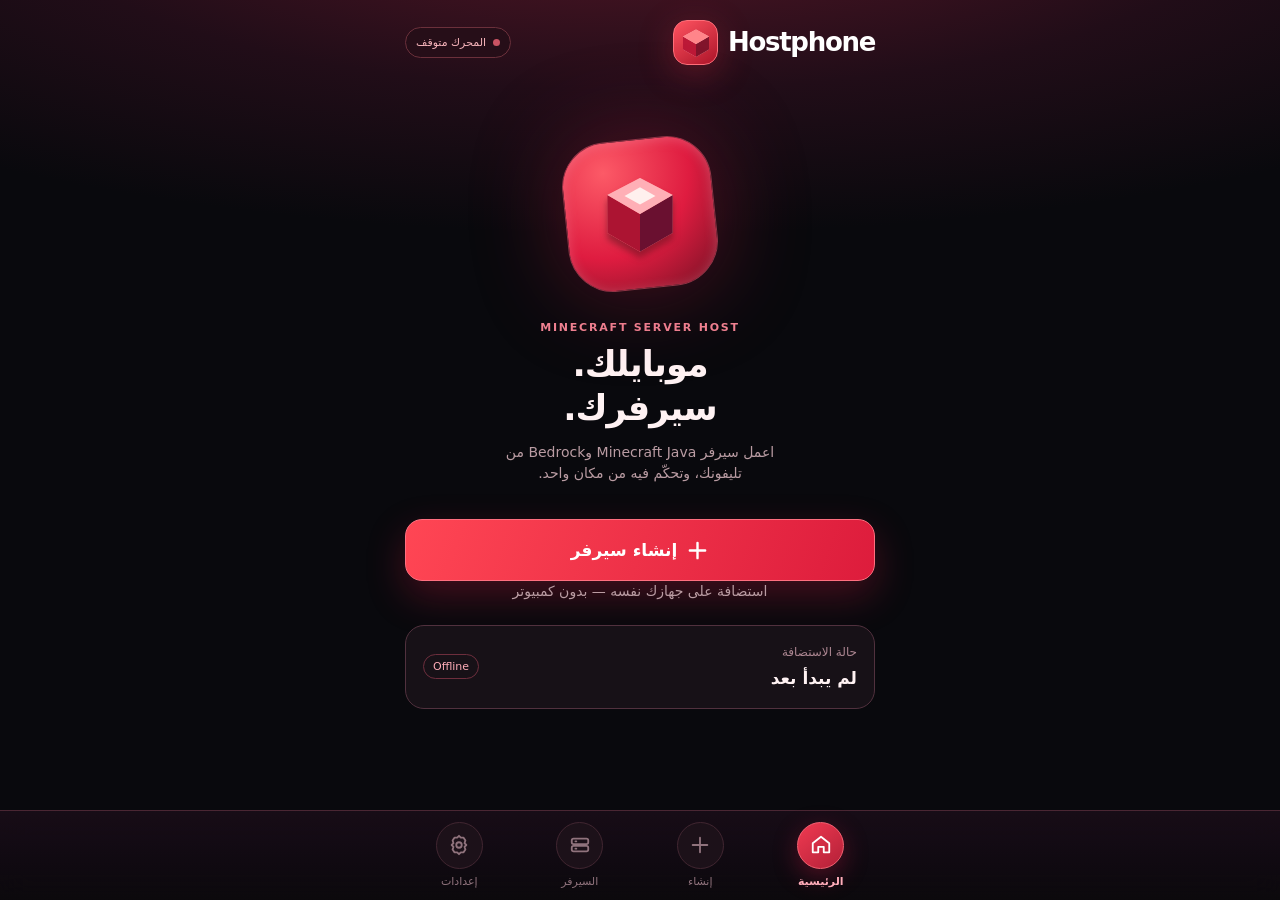
==== android/app/src/main/assets/launcher.html @ a3495780 "Hostphone 1.1: red portrait UI, server creation wizard, versions & bottom navigation" ====
<!doctype html><html lang="ar" dir="rtl"><head><meta charset="utf-8"><meta name="viewport" content="width=device-width,initial-scale=1,user-scalable=no,viewport-fit=cover"><title>Hostphone</title>
<style>
:root{color-scheme:dark;--bg:#09090d;--panel:#151116;--edge:#352129;--red:#ef3046;--red2:#a9172d;--ink:#fff2f3;--muted:#ba9ca3;--radius:22px}*{box-sizing:border-box}html,body{height:100%;margin:0}body{font:15px/1.55 system-ui,'Noto Sans Arabic',Arial,sans-serif;background:radial-gradient(ellipse 85% 38% at 50% -12%,#5b1728 0%,#210d18 58%,#09090d 100%);color:var(--ink)}button,input,select{font:inherit}button{cursor:pointer}button:disabled{opacity:.4}.app{max-width:510px;min-height:100dvh;margin:auto;position:relative;padding:calc(env(safe-area-inset-top) + 20px) 20px calc(113px + env(safe-area-inset-bottom))}.top{display:flex;align-items:center;justify-content:space-between;gap:12px}.logo{display:flex;align-items:center;gap:10px;direction:ltr}.cube{height:45px;width:45px;background:linear-gradient(145deg,#ff5360,#ad152a);border:1px solid #fe6f7a;border-radius:14px;box-shadow:0 8px 35px #ef30464c;display:grid;place-items:center}.cube svg{width:30px}.brand{font-size:26px;letter-spacing:-1.3px;font-weight:900;color:#fff}.mini{display:flex;align-items:center;gap:7px;color:#f8b5bc;border:1px solid #6b303b;border-radius:20px;padding:6px 10px;background:#260e18;font-size:11px;white-space:nowrap}.mini::before{content:'';width:7px;height:7px;background:#ca5363;border-radius:50%}.mini.on::before{background:#4ce8a6}.eyebrow{font-size:11px;font-weight:900;letter-spacing:1.8px;color:#f18493;margin:0 0 7px}.welcome{padding-top:74px;text-align:center}.orb{width:150px;height:150px;margin:0 auto 30px;border:1px solid #933346;background:radial-gradient(circle at 28% 20%,#fc5a67,#df1c40 54%,#761225);box-shadow:0 0 90px #bd1b4066, inset 0 2px 12px #ffbecb4a;border-radius:45px;display:grid;place-items:center;transform:rotate(-6deg)}.orb svg{width:86px;transform:rotate(6deg);filter:drop-shadow(0 6px 3px #5f142088)}.welcome h1{font-size:35px;margin:0 0 11px;line-height:1.25;font-weight:900;letter-spacing:-1px}.welcome p{color:var(--muted);font-size:14px;margin:0 auto;max-width:300px}.cta{display:flex;align-items:center;justify-content:center;gap:9px;background:linear-gradient(110deg,#ff4654,#dd1c3c);border:1px solid #ff6f80;border-radius:17px;padding:17px;width:100%;font-weight:900;font-size:17px;color:white;box-shadow:0 15px 38px #b8173c55;min-height:58px}.cta:active,.secondary:active{transform:scale(.98)}.cta.big{margin-top:34px}.cta svg{width:23px}.secondary{display:block;background:#251921;color:#ffe7eb;border:1px solid #54323d;border-radius:15px;padding:12px 18px;min-height:48px;width:100%;font-weight:800}.subtle{margin-top:14px;color:#92747e;font-size:12px}.card{background:linear-gradient(140deg,#21131c,#130f15);border:1px solid var(--edge);padding:17px;border-radius:22px;margin:16px 0}.card h3{margin:0 0 11px;font-size:17px}.field{margin:17px 0}.field label{display:block;font-weight:850;margin:0 0 8px;font-size:13px}.field input:not([type=checkbox]),.field select{width:100%;min-height:50px;background:#0e0d12;color:#fff;border:1px solid #51303b;border-radius:12px;padding:11px 13px;outline:none;appearance:none}.field select{background-image:linear-gradient(45deg, transparent 50%,#ed677a 50%),linear-gradient(135deg,#ed677a 50%,transparent 50%);background-position:17px 21px,11px 21px;background-size:6px 6px,6px 6px;background-repeat:no-repeat}.kicker{color:#f26c7e;font-size:12px;font-weight:900;margin-top:26px}.page-title{font-size:29px;margin:3px 0 4px}.desc{color:var(--muted);font-size:13px;margin:0 0 25px}.software-grid{display:grid;grid-template-columns:1fr 1fr;gap:10px}.sw{background:#171017;border:1px solid #42303a;border-radius:17px;padding:15px 12px;text-align:right;min-height:95px;color:white}.sw strong,.sw small{display:block}.sw strong{font-size:17px}.sw small{color:#b99ba5;font-size:11px;margin-top:4px}.sw.active{border:2px solid #ff4058;background:linear-gradient(130deg,#4b1325,#210f18);box-shadow:0 0 30px #d8204130}.sw.locked{opacity:.5}.hint{background:#29171e;border-right:3px solid var(--red);padding:12px;border-radius:11px;color:#e8b8c2;font-size:12px;line-height:1.8;margin:15px 0}.row{display:flex;align-items:center;justify-content:space-between;gap:12px}.status-card{margin-top:22px;padding:17px;border-radius:19px;background:#171117;border:1px solid #51313e}.label{color:#ad8792;font-size:12px}.status-value{font-size:17px;font-weight:900;margin-top:3px}.muted{color:var(--muted);font-size:12px}.dock{position:fixed;bottom:0;left:0;right:0;z-index:10;background:linear-gradient(0deg,#0c090ddf,#190d18ef);backdrop-filter:blur(15px);border-top:1px solid #4a2633;padding:10px 0 calc(9px + env(safe-area-inset-bottom))}.dock-inner{margin:auto;max-width:480px;display:flex;justify-content:space-around;gap:2px}.navitem{border:0;background:transparent;color:#90737d;display:flex;flex-direction:column;align-items:center;gap:4px;min-width:65px;font-size:11px}.navicon{width:47px;height:47px;border:1px solid #412631;background:#1c1119;border-radius:50%;display:grid;place-items:center}.navitem svg{width:22px;height:22px;stroke:currentColor;fill:none;stroke-width:2;stroke-linecap:round;stroke-linejoin:round}.navitem.active{color:#ffadba;font-weight:800}.navitem.active .navicon{color:white;background:linear-gradient(140deg,#f03a51,#b32038);border-color:#f86273;box-shadow:0 8px 25px #ba193e60}.screen{display:none}.screen.active{display:block}.step{display:flex;gap:10px;align-items:flex-start;margin:12px 0;color:#dcc6cc}.num{width:27px;height:27px;flex:none;border-radius:50%;background:#a8273b;color:white;display:grid;place-items:center;font-weight:900}.step small{display:block;color:#9f8890;margin-top:3px}.action-row{display:grid;grid-template-columns:1fr 1fr;gap:10px;margin:12px 0}.action-row button{min-height:52px}.tag{display:inline-flex;border:1px solid #6d2e3d;color:#ffadb8;border-radius:22px;padding:3px 9px;font-size:11px}.noshow{display:none!important}
</style></head><body><div class="app">
<div class="top"><div class="logo"><div class="cube"><svg viewBox="0 0 60 60"><path d="M30 3 56 17v26L30 58 4 43V17z" fill="#ffb1b6"/><path d="M4 17 30 32v26L4 43Z" fill="#bc1937"/><path d="M30 32 56 17v26L30 58Z" fill="#81142b"/><path d="M4 17 30 3l26 14-26 15Z" fill="#ff858a"/></svg></div><span class="brand">Hostphone</span></div><span class="mini" id="status">المحرك متوقف</span></div>
<section id="home" class="screen active"><div class="welcome"><div class="orb"><svg viewBox="0 0 100 100"><path d="M50 8 88 28v44L50 94 12 72V28Z" fill="#ff8088"/><path d="m12 28 38 22v44L12 72Z" fill="#ac1432"/><path d="m50 50 38-22v44L50 94Z" fill="#6a1030"/><path d="M12 28 50 8l38 20-38 22Z" fill="#ffafb6"/><path d="m32 29 18-10 18 10-18 10Z" fill="#fff0ee"/></svg></div><div class="eyebrow">MINECRAFT SERVER HOST</div><h1>موبايلك.<br>سيرفرك.</h1><p>اعمل سيرفر Minecraft Java وBedrock من تليفونك، وتحكّم فيه من مكان واحد.</p><button class="cta big" onclick="show('create')"><svg viewBox="0 0 24 24" fill="none" stroke="white" stroke-width="2.5" stroke-linecap="round"><path d="M12 4v16M4 12h16"/></svg>إنشاء سيرفر</button><p class="subtle">استضافة على جهازك نفسه — بدون كمبيوتر</p></div><div class="status-card row"><div><div class="label">حالة الاستضافة</div><div class="status-value" id="summary">لم يبدأ بعد</div></div><span class="tag" id="smallState">Offline</span></div></section>
<section id="create" class="screen"><div class="kicker">CREATE SERVER / 01</div><h1 class="page-title">إنشاء سيرفر</h1><p class="desc">اختار الإعدادات، وبعدها هنجهّز المحرك ونثبّت السيرفر على تليفونك.</p><div class="field"><label for="serverName">اسم السيرفر</label><input id="serverName" maxlength="40" placeholder="سيرفري" value="Hostphone Server"></div><div class="field"><label for="edition">النسخة اللي هيدخل منها أصحابك</label><select id="edition"><option value="cross">Java + Bedrock مع بعض (Geyser)</option><option value="java">Java فقط</option><option value="bedrock">Bedrock عبر Geyser</option></select></div><div class="field"><label for="version">إصدار Minecraft Java الأساسي</label><select id="version"><option>26.3</option><option>1.21.11</option><option>1.21.10</option><option>1.21.8</option><option>1.21.4</option><option>1.20.6</option></select><div class="muted" style="margin-top:7px">حتى لو اخترت Bedrock، العالم الأساسي Java وGeyser بيربط النسختين.</div></div><div class="field"><label>نوع السيرفر</label><div class="software-grid"><button id="sw-paper" class="sw active" onclick="selectSw('paper')"><strong>Paper</strong><small>Plugins • خفيف وسريع</small></button><button id="sw-fabric" class="sw" onclick="selectSw('fabric')"><strong>Fabric</strong><small>Mods • تخصيص</small></button><button class="sw locked" disabled title="غير مدعوم في النسخة الحالية"><strong>Forge 🔒</strong><small>قريبًا، مش متاح حاليًا</small></button><button class="sw locked" disabled title="غير مدعوم في النسخة الحالية"><strong>Folia 🔒</strong><small>قريبًا، مش متاح حاليًا</small></button></div></div><div class="hint">اختار Paper للـPlugins أو Fabric للمودات. Forge وFolia مش متفعلين دلوقتي؛ مش هنقول إنهم شغالين وهما لسه مش مجرَّبين.</div><button class="cta" onclick="createServer()">متابعة إنشاء السيرفر ←</button></section>
<section id="hosts" class="screen"><div class="kicker">YOUR SERVER</div><h1 class="page-title">سيرفري</h1><p class="desc">إدارة السيرفر الفعلي على الموبايل.</p><div class="card"><div class="row"><div><div class="label">Minecraft Server</div><h3 style="margin:3px 0" id="hostName">Hostphone Server</h3></div><span class="tag" id="hostState">متوقف</span></div><p class="muted" id="hostMeta">Paper • Java + Bedrock</p><button class="cta" onclick="openManagement()">افتح إدارة السيرفر</button></div><button class="secondary" onclick="show('create')">+ إنشاء / تغيير نوع السيرفر</button></section>
<section id="setup" class="screen"><div class="kicker">SET UP HOST ENGINE</div><h1 class="page-title">جهّز استضافة الموبايل</h1><p class="desc">دي خطوة أول مرة بس: محرك السيرفر شغال في Termux على نفس الجهاز، والتطبيق بيتحكّم فيه.</p><div class="card"><div class="step"><span class="num">1</span><div><b>حمّل Termux وافتحه</b><small>المحرك المحلي لتشغيل Java على أندرويد</small></div></div><div class="action-row"><button class="secondary" onclick="PhoneCraft.termux()">تحميل Termux</button><button class="secondary" onclick="PhoneCraft.openTermux()">فتح Termux</button></div><div class="step"><span class="num">2</span><div><b>فعّل الربط</b><small>انسخ الأمر وشغّله في Termux مرة واحدة</small></div></div><button class="secondary" onclick="PhoneCraft.copySetup()">نسخ أمر تفعيل Termux</button><div class="step"><span class="num">3</span><div><b>امنح الإذن وثبّت المحرك</b><small>التثبيت بيحتاج إنترنت وقد ياخد وقت حسب سرعة الجهاز</small></div></div><div class="action-row"><button class="secondary" onclick="PhoneCraft.permission()">طلب الإذن</button><button class="secondary" onclick="PhoneCraft.appSettings()">الأذونات</button></div><div class="action-row"><button class="cta" onclick="PhoneCraft.install()">تثبيت المحرك</button><button class="cta" onclick="PhoneCraft.start()">تشغيل المحرك</button></div></div><button class="cta" onclick="continueCreate()">المحرك شغّال؟ كمّل إنشاء السيرفر ←</button><p class="muted">لو السيرفر لسه مش متصل، شوف رسالة الخطأ في Termux أو جرّب «تشغيل المحرك» بعد انتهاء التثبيت.</p></section>
<nav class="dock" aria-label="القائمة الرئيسية"><div class="dock-inner"><button class="navitem active" data-nav="home" onclick="show('home')"><span class="navicon"><svg viewBox="0 0 24 24"><path d="m3 10 9-7 9 7v10h-6v-6H9v6H3z"/></svg></span>الرئيسية</button><button class="navitem" data-nav="create" onclick="show('create')"><span class="navicon"><svg viewBox="0 0 24 24"><path d="M12 4v16M4 12h16"/></svg></span>إنشاء</button><button class="navitem" data-nav="hosts" onclick="show('hosts')"><span class="navicon"><svg viewBox="0 0 24 24"><rect x="3" y="5" width="18" height="6" rx="2"/><rect x="3" y="13" width="18" height="6" rx="2"/><path d="M7 8h1m-1 8h1"/></svg></span>السيرفر</button><button class="navitem" data-nav="setup" onclick="show('setup')"><span class="navicon"><svg viewBox="0 0 24 24"><circle cx="12" cy="12" r="3"/><path d="m12 2 2 2h3l2 3-1 3 2 2-2 2 1 3-2 3h-3l-2 2-2-2H7l-2-3 1-3-2-2 2-2-1-3 2-3h3z"/></svg></span>إعدادات</button></div></nav></div>
<script>
const q=id=>document.getElementById(id);let mode='paper',online=false,serverStatus=null;
function show(name){document.querySelectorAll('.screen').forEach(e=>e.classList.toggle('active',e.id===name));document.querySelectorAll('.navitem').forEach(e=>e.classList.toggle('active',e.dataset.nav===name));window.scrollTo(0,0)}
function selectSw(name){mode=name;q('sw-paper').classList.toggle('active',name==='paper');q('sw-fabric').classList.toggle('active',name==='fabric')}
function createServer(){const version=q('version').value,name=q('serverName').value.trim();if(!name){alert('اكتب اسم السيرفر');return}localStorage.setItem('hostphone-config',JSON.stringify({mode,version,name,edition:q('edition').value})); if(online){PhoneCraft.openCreate(mode,version,name)}else{show('setup')}}
function continueCreate(){if(online){let cfg=JSON.parse(localStorage.getItem('hostphone-config')||'{}');PhoneCraft.openCreate(cfg.mode||mode,cfg.version||q('version').value,cfg.name||q('serverName').value)}else{PhoneCraft.refresh();alert('لازم تشغّل المحرك في Termux الأول. بعد التشغيل جرّب تاني.')}}
function openManagement(){if(online)PhoneCraft.showPanel();else show('setup')}
window.setPhoneCraftStatus=function(data){online=!!data.available;serverStatus=data;q('status').classList.toggle('on',online);q('status').textContent=!online?'المحرك متوقف':data.running?'السيرفر شغال':'المحرك جاهز';q('summary').textContent=!online?'جهّز المحرك أول مرة':data.running?'السيرفر شغال على الموبايل':data.installed?'السيرفر متثبت':'جاهز لإنشاء السيرفر';q('smallState').textContent=!online?'Offline':data.running?'Online':data.installed?'Installed':'Ready';if(online&&data.config){q('hostName').textContent=data.config.server_name||'Hostphone Server';q('hostMeta').textContent=(data.config.mode||'paper')+' • '+(data.config.version||'26.3')+' • Java + Bedrock';q('hostState').textContent=data.running?'شغال':data.installed?'متوقف':'لسه ما اتثبتش';}};
try{const c=JSON.parse(localStorage.getItem('hostphone-config')||'{}');if(c.mode)selectSw(c.mode);if(c.version)q('version').value=c.version;if(c.name)q('serverName').value=c.name;if(c.edition)q('edition').value=c.edition}catch(e){}
PhoneCraft.refresh();
</script></body></html>
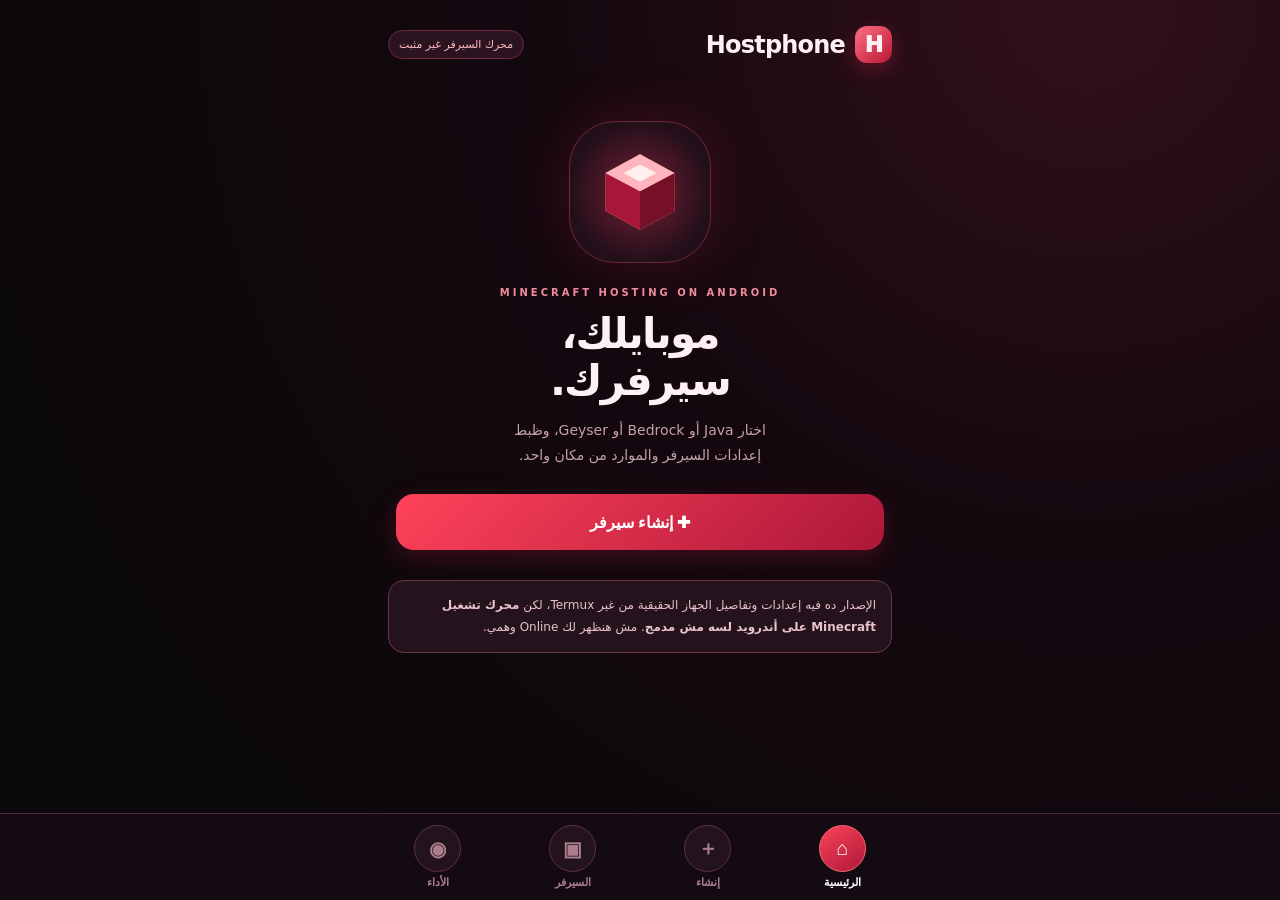
==== commit 98b0eada: "Hostphone 1.2: native telemetry, Java/Bedrock/Geyser-only UI, remove external Termux dependency" ====
--- a/android/app/src/main/assets/launcher.html
+++ b/android/app/src/main/assets/launcher.html
@@ -1,21 +1,23 @@
-<!doctype html><html lang="ar" dir="rtl"><head><meta charset="utf-8"><meta name="viewport" content="width=device-width,initial-scale=1,user-scalable=no,viewport-fit=cover"><title>Hostphone</title>
+<!doctype html><html lang="ar" dir="rtl"><head><meta charset="utf-8"><meta name="viewport" content="width=device-width, initial-scale=1, minimum-scale=1, maximum-scale=1, viewport-fit=cover"><meta name="theme-color" content="#12080d"><title>Hostphone</title>
 <style>
-:root{color-scheme:dark;--bg:#09090d;--panel:#151116;--edge:#352129;--red:#ef3046;--red2:#a9172d;--ink:#fff2f3;--muted:#ba9ca3;--radius:22px}*{box-sizing:border-box}html,body{height:100%;margin:0}body{font:15px/1.55 system-ui,'Noto Sans Arabic',Arial,sans-serif;background:radial-gradient(ellipse 85% 38% at 50% -12%,#5b1728 0%,#210d18 58%,#09090d 100%);color:var(--ink)}button,input,select{font:inherit}button{cursor:pointer}button:disabled{opacity:.4}.app{max-width:510px;min-height:100dvh;margin:auto;position:relative;padding:calc(env(safe-area-inset-top) + 20px) 20px calc(113px + env(safe-area-inset-bottom))}.top{display:flex;align-items:center;justify-content:space-between;gap:12px}.logo{display:flex;align-items:center;gap:10px;direction:ltr}.cube{height:45px;width:45px;background:linear-gradient(145deg,#ff5360,#ad152a);border:1px solid #fe6f7a;border-radius:14px;box-shadow:0 8px 35px #ef30464c;display:grid;place-items:center}.cube svg{width:30px}.brand{font-size:26px;letter-spacing:-1.3px;font-weight:900;color:#fff}.mini{display:flex;align-items:center;gap:7px;color:#f8b5bc;border:1px solid #6b303b;border-radius:20px;padding:6px 10px;background:#260e18;font-size:11px;white-space:nowrap}.mini::before{content:'';width:7px;height:7px;background:#ca5363;border-radius:50%}.mini.on::before{background:#4ce8a6}.eyebrow{font-size:11px;font-weight:900;letter-spacing:1.8px;color:#f18493;margin:0 0 7px}.welcome{padding-top:74px;text-align:center}.orb{width:150px;height:150px;margin:0 auto 30px;border:1px solid #933346;background:radial-gradient(circle at 28% 20%,#fc5a67,#df1c40 54%,#761225);box-shadow:0 0 90px #bd1b4066, inset 0 2px 12px #ffbecb4a;border-radius:45px;display:grid;place-items:center;transform:rotate(-6deg)}.orb svg{width:86px;transform:rotate(6deg);filter:drop-shadow(0 6px 3px #5f142088)}.welcome h1{font-size:35px;margin:0 0 11px;line-height:1.25;font-weight:900;letter-spacing:-1px}.welcome p{color:var(--muted);font-size:14px;margin:0 auto;max-width:300px}.cta{display:flex;align-items:center;justify-content:center;gap:9px;background:linear-gradient(110deg,#ff4654,#dd1c3c);border:1px solid #ff6f80;border-radius:17px;padding:17px;width:100%;font-weight:900;font-size:17px;color:white;box-shadow:0 15px 38px #b8173c55;min-height:58px}.cta:active,.secondary:active{transform:scale(.98)}.cta.big{margin-top:34px}.cta svg{width:23px}.secondary{display:block;background:#251921;color:#ffe7eb;border:1px solid #54323d;border-radius:15px;padding:12px 18px;min-height:48px;width:100%;font-weight:800}.subtle{margin-top:14px;color:#92747e;font-size:12px}.card{background:linear-gradient(140deg,#21131c,#130f15);border:1px solid var(--edge);padding:17px;border-radius:22px;margin:16px 0}.card h3{margin:0 0 11px;font-size:17px}.field{margin:17px 0}.field label{display:block;font-weight:850;margin:0 0 8px;font-size:13px}.field input:not([type=checkbox]),.field select{width:100%;min-height:50px;background:#0e0d12;color:#fff;border:1px solid #51303b;border-radius:12px;padding:11px 13px;outline:none;appearance:none}.field select{background-image:linear-gradient(45deg, transparent 50%,#ed677a 50%),linear-gradient(135deg,#ed677a 50%,transparent 50%);background-position:17px 21px,11px 21px;background-size:6px 6px,6px 6px;background-repeat:no-repeat}.kicker{color:#f26c7e;font-size:12px;font-weight:900;margin-top:26px}.page-title{font-size:29px;margin:3px 0 4px}.desc{color:var(--muted);font-size:13px;margin:0 0 25px}.software-grid{display:grid;grid-template-columns:1fr 1fr;gap:10px}.sw{background:#171017;border:1px solid #42303a;border-radius:17px;padding:15px 12px;text-align:right;min-height:95px;color:white}.sw strong,.sw small{display:block}.sw strong{font-size:17px}.sw small{color:#b99ba5;font-size:11px;margin-top:4px}.sw.active{border:2px solid #ff4058;background:linear-gradient(130deg,#4b1325,#210f18);box-shadow:0 0 30px #d8204130}.sw.locked{opacity:.5}.hint{background:#29171e;border-right:3px solid var(--red);padding:12px;border-radius:11px;color:#e8b8c2;font-size:12px;line-height:1.8;margin:15px 0}.row{display:flex;align-items:center;justify-content:space-between;gap:12px}.status-card{margin-top:22px;padding:17px;border-radius:19px;background:#171117;border:1px solid #51313e}.label{color:#ad8792;font-size:12px}.status-value{font-size:17px;font-weight:900;margin-top:3px}.muted{color:var(--muted);font-size:12px}.dock{position:fixed;bottom:0;left:0;right:0;z-index:10;background:linear-gradient(0deg,#0c090ddf,#190d18ef);backdrop-filter:blur(15px);border-top:1px solid #4a2633;padding:10px 0 calc(9px + env(safe-area-inset-bottom))}.dock-inner{margin:auto;max-width:480px;display:flex;justify-content:space-around;gap:2px}.navitem{border:0;background:transparent;color:#90737d;display:flex;flex-direction:column;align-items:center;gap:4px;min-width:65px;font-size:11px}.navicon{width:47px;height:47px;border:1px solid #412631;background:#1c1119;border-radius:50%;display:grid;place-items:center}.navitem svg{width:22px;height:22px;stroke:currentColor;fill:none;stroke-width:2;stroke-linecap:round;stroke-linejoin:round}.navitem.active{color:#ffadba;font-weight:800}.navitem.active .navicon{color:white;background:linear-gradient(140deg,#f03a51,#b32038);border-color:#f86273;box-shadow:0 8px 25px #ba193e60}.screen{display:none}.screen.active{display:block}.step{display:flex;gap:10px;align-items:flex-start;margin:12px 0;color:#dcc6cc}.num{width:27px;height:27px;flex:none;border-radius:50%;background:#a8273b;color:white;display:grid;place-items:center;font-weight:900}.step small{display:block;color:#9f8890;margin-top:3px}.action-row{display:grid;grid-template-columns:1fr 1fr;gap:10px;margin:12px 0}.action-row button{min-height:52px}.tag{display:inline-flex;border:1px solid #6d2e3d;color:#ffadb8;border-radius:22px;padding:3px 9px;font-size:11px}.noshow{display:none!important}
-</style></head><body><div class="app">
-<div class="top"><div class="logo"><div class="cube"><svg viewBox="0 0 60 60"><path d="M30 3 56 17v26L30 58 4 43V17z" fill="#ffb1b6"/><path d="M4 17 30 32v26L4 43Z" fill="#bc1937"/><path d="M30 32 56 17v26L30 58Z" fill="#81142b"/><path d="M4 17 30 3l26 14-26 15Z" fill="#ff858a"/></svg></div><span class="brand">Hostphone</span></div><span class="mini" id="status">المحرك متوقف</span></div>
-<section id="home" class="screen active"><div class="welcome"><div class="orb"><svg viewBox="0 0 100 100"><path d="M50 8 88 28v44L50 94 12 72V28Z" fill="#ff8088"/><path d="m12 28 38 22v44L12 72Z" fill="#ac1432"/><path d="m50 50 38-22v44L50 94Z" fill="#6a1030"/><path d="M12 28 50 8l38 20-38 22Z" fill="#ffafb6"/><path d="m32 29 18-10 18 10-18 10Z" fill="#fff0ee"/></svg></div><div class="eyebrow">MINECRAFT SERVER HOST</div><h1>موبايلك.<br>سيرفرك.</h1><p>اعمل سيرفر Minecraft Java وBedrock من تليفونك، وتحكّم فيه من مكان واحد.</p><button class="cta big" onclick="show('create')"><svg viewBox="0 0 24 24" fill="none" stroke="white" stroke-width="2.5" stroke-linecap="round"><path d="M12 4v16M4 12h16"/></svg>إنشاء سيرفر</button><p class="subtle">استضافة على جهازك نفسه — بدون كمبيوتر</p></div><div class="status-card row"><div><div class="label">حالة الاستضافة</div><div class="status-value" id="summary">لم يبدأ بعد</div></div><span class="tag" id="smallState">Offline</span></div></section>
-<section id="create" class="screen"><div class="kicker">CREATE SERVER / 01</div><h1 class="page-title">إنشاء سيرفر</h1><p class="desc">اختار الإعدادات، وبعدها هنجهّز المحرك ونثبّت السيرفر على تليفونك.</p><div class="field"><label for="serverName">اسم السيرفر</label><input id="serverName" maxlength="40" placeholder="سيرفري" value="Hostphone Server"></div><div class="field"><label for="edition">النسخة اللي هيدخل منها أصحابك</label><select id="edition"><option value="cross">Java + Bedrock مع بعض (Geyser)</option><option value="java">Java فقط</option><option value="bedrock">Bedrock عبر Geyser</option></select></div><div class="field"><label for="version">إصدار Minecraft Java الأساسي</label><select id="version"><option>26.3</option><option>1.21.11</option><option>1.21.10</option><option>1.21.8</option><option>1.21.4</option><option>1.20.6</option></select><div class="muted" style="margin-top:7px">حتى لو اخترت Bedrock، العالم الأساسي Java وGeyser بيربط النسختين.</div></div><div class="field"><label>نوع السيرفر</label><div class="software-grid"><button id="sw-paper" class="sw active" onclick="selectSw('paper')"><strong>Paper</strong><small>Plugins • خفيف وسريع</small></button><button id="sw-fabric" class="sw" onclick="selectSw('fabric')"><strong>Fabric</strong><small>Mods • تخصيص</small></button><button class="sw locked" disabled title="غير مدعوم في النسخة الحالية"><strong>Forge 🔒</strong><small>قريبًا، مش متاح حاليًا</small></button><button class="sw locked" disabled title="غير مدعوم في النسخة الحالية"><strong>Folia 🔒</strong><small>قريبًا، مش متاح حاليًا</small></button></div></div><div class="hint">اختار Paper للـPlugins أو Fabric للمودات. Forge وFolia مش متفعلين دلوقتي؛ مش هنقول إنهم شغالين وهما لسه مش مجرَّبين.</div><button class="cta" onclick="createServer()">متابعة إنشاء السيرفر ←</button></section>
-<section id="hosts" class="screen"><div class="kicker">YOUR SERVER</div><h1 class="page-title">سيرفري</h1><p class="desc">إدارة السيرفر الفعلي على الموبايل.</p><div class="card"><div class="row"><div><div class="label">Minecraft Server</div><h3 style="margin:3px 0" id="hostName">Hostphone Server</h3></div><span class="tag" id="hostState">متوقف</span></div><p class="muted" id="hostMeta">Paper • Java + Bedrock</p><button class="cta" onclick="openManagement()">افتح إدارة السيرفر</button></div><button class="secondary" onclick="show('create')">+ إنشاء / تغيير نوع السيرفر</button></section>
-<section id="setup" class="screen"><div class="kicker">SET UP HOST ENGINE</div><h1 class="page-title">جهّز استضافة الموبايل</h1><p class="desc">دي خطوة أول مرة بس: محرك السيرفر شغال في Termux على نفس الجهاز، والتطبيق بيتحكّم فيه.</p><div class="card"><div class="step"><span class="num">1</span><div><b>حمّل Termux وافتحه</b><small>المحرك المحلي لتشغيل Java على أندرويد</small></div></div><div class="action-row"><button class="secondary" onclick="PhoneCraft.termux()">تحميل Termux</button><button class="secondary" onclick="PhoneCraft.openTermux()">فتح Termux</button></div><div class="step"><span class="num">2</span><div><b>فعّل الربط</b><small>انسخ الأمر وشغّله في Termux مرة واحدة</small></div></div><button class="secondary" onclick="PhoneCraft.copySetup()">نسخ أمر تفعيل Termux</button><div class="step"><span class="num">3</span><div><b>امنح الإذن وثبّت المحرك</b><small>التثبيت بيحتاج إنترنت وقد ياخد وقت حسب سرعة الجهاز</small></div></div><div class="action-row"><button class="secondary" onclick="PhoneCraft.permission()">طلب الإذن</button><button class="secondary" onclick="PhoneCraft.appSettings()">الأذونات</button></div><div class="action-row"><button class="cta" onclick="PhoneCraft.install()">تثبيت المحرك</button><button class="cta" onclick="PhoneCraft.start()">تشغيل المحرك</button></div></div><button class="cta" onclick="continueCreate()">المحرك شغّال؟ كمّل إنشاء السيرفر ←</button><p class="muted">لو السيرفر لسه مش متصل، شوف رسالة الخطأ في Termux أو جرّب «تشغيل المحرك» بعد انتهاء التثبيت.</p></section>
-<nav class="dock" aria-label="القائمة الرئيسية"><div class="dock-inner"><button class="navitem active" data-nav="home" onclick="show('home')"><span class="navicon"><svg viewBox="0 0 24 24"><path d="m3 10 9-7 9 7v10h-6v-6H9v6H3z"/></svg></span>الرئيسية</button><button class="navitem" data-nav="create" onclick="show('create')"><span class="navicon"><svg viewBox="0 0 24 24"><path d="M12 4v16M4 12h16"/></svg></span>إنشاء</button><button class="navitem" data-nav="hosts" onclick="show('hosts')"><span class="navicon"><svg viewBox="0 0 24 24"><rect x="3" y="5" width="18" height="6" rx="2"/><rect x="3" y="13" width="18" height="6" rx="2"/><path d="M7 8h1m-1 8h1"/></svg></span>السيرفر</button><button class="navitem" data-nav="setup" onclick="show('setup')"><span class="navicon"><svg viewBox="0 0 24 24"><circle cx="12" cy="12" r="3"/><path d="m12 2 2 2h3l2 3-1 3 2 2-2 2 1 3-2 3h-3l-2 2-2-2H7l-2-3 1-3-2-2 2-2-1-3 2-3h3z"/></svg></span>إعدادات</button></div></nav></div>
+:root{color-scheme:dark;--bg:#0d070b;--card:#1b1018;--line:#48202d;--ink:#fff1f3;--muted:#c6a1aa;--red:#f43a50;--deep:#9d1732}*{box-sizing:border-box}body{margin:0;background:radial-gradient(circle at 85% 0,#32101b 0%,#14080f 38%,#0b080b 80%);color:var(--ink);font-family:system-ui,-apple-system,'Segoe UI',sans-serif;min-height:100vh}.container{margin:auto;max-width:540px;padding:26px 18px 112px}header{display:flex;align-items:center;justify-content:space-between;margin-bottom:28px}.brand{display:flex;align-items:center;gap:10px;font-size:24px;font-weight:900;letter-spacing:-.8px}.brandicon{width:37px;height:37px;border-radius:12px;background:linear-gradient(135deg,#ff7182,#ba1535);box-shadow:0 6px 20px #ff2d4d45;display:grid;place-items:center;font-weight:1000;font-size:22px}.pill{border:1px solid #6a2c3e;border-radius:30px;padding:7px 10px;color:#fdb9c5;font-size:11px;background:#2b1420}.view{display:none;animation:appear .17s ease-out}.view.active{display:block}@keyframes appear{from{opacity:.5;transform:translateY(6px)}to{opacity:1;transform:translateY(0)}}.hero{text-align:center;padding:26px 8px 12px}.orbc{width:142px;height:142px;margin:4px auto 24px;background:radial-gradient(circle at 50% 50%,#792035,#220f1a 71%);border:1px solid #6f2838;border-radius:46px;display:grid;place-items:center;box-shadow:0 0 60px #ed24542e}.orbc svg{width:86px;height:86px}.eyebrow{font-size:10px;letter-spacing:3px;color:#f08b9e;font-weight:900}.hero h1{font-size:42px;line-height:1.13;margin:12px 0 13px;letter-spacing:-1.8px}.hero p{color:var(--muted);font-size:14px;line-height:1.8;margin:0 auto 26px;max-width:300px}.action{border:0;color:white;background:linear-gradient(135deg,#ff435a,#ad1739);border-radius:18px;min-height:56px;padding:15px 20px;font-size:16px;font-weight:900;width:100%;cursor:pointer;box-shadow:0 8px 25px #a9183b4b}.action:active{transform:scale(.985)}.subaction{width:100%;background:#2b1620;border:1px solid #713047;border-radius:14px;padding:14px;color:#ffdce2;font-weight:800;margin-top:10px}.notice{border:1px solid #6b3543;background:#24131c;color:#eac2ca;border-radius:16px;font-size:12px;line-height:1.85;padding:13px 15px;margin:18px 0}.label{font-size:12px;color:#bf9aa4}.page-title{font-size:30px;margin:4px 0 7px;line-height:1.28}.desc{color:#c59ba6;font-size:13px;margin:0 0 23px;line-height:1.8}.card{background:linear-gradient(160deg,#26121d,#180e16);border:1px solid #4b2633;border-radius:20px;padding:18px;margin-bottom:14px}.field{margin-bottom:18px}.field>label{display:block;font-size:13px;font-weight:800;margin-bottom:9px}input,select{width:100%;font:inherit;color:#fce9ee;border-radius:13px;background:#120c11;border:1px solid #633243;padding:14px;min-height:50px;outline:none;appearance:none}input:focus,select:focus{border-color:#f05067}.choices{display:grid;grid-template-columns:repeat(3,minmax(0,1fr));gap:9px;margin-bottom:18px}.choice{cursor:pointer;min-height:105px;border-radius:17px;background:#1f111a;border:1px solid #57313d;color:#dec2c9;display:flex;flex-direction:column;align-items:center;justify-content:center;gap:9px}.choice.active{background:linear-gradient(160deg,#9c1d38,#3d1324);border:1.5px solid #fa5b75;color:#fff;box-shadow:0 7px 20px #9a213c35}.choice b{font-size:14px}.choice .symbol{font-size:26px}.hint{font-size:12px;line-height:1.7;color:#d5b0b9}.row{display:flex;align-items:center;justify-content:space-between;gap:10px}.mini{font-size:11px;color:#bf8d9d}.metric strong{font-size:25px;font-variant-numeric:tabular-nums}.grid2{display:grid;grid-template-columns:repeat(2,1fr);gap:10px}.grid2 .card{margin:0}.progress{height:9px;border-radius:8px;background:#4a2835;margin:12px 0 4px;overflow:hidden}.progress i{display:block;height:100%;background:linear-gradient(90deg,#a31837,#ff576b);border-radius:9px;width:0%;transition:width .3s}.settings-value{color:#ff9cae;font-weight:900}input[type=range]{padding:0;min-height:26px;border:0;accent-color:#ff445e;background:transparent}.dock{position:fixed;bottom:0;left:0;right:0;background:#160b13f2;border-top:1px solid #542536;backdrop-filter:blur(14px);padding:10px 0 calc(10px + env(safe-area-inset-bottom));z-index:30}.dockinside{display:flex;justify-content:space-around;max-width:540px;margin:auto}.nav{border:0;background:transparent;color:#ab7d8d;display:flex;flex-direction:column;align-items:center;gap:4px;font-size:11px;font-weight:800;cursor:pointer;min-width:65px}.navcircle{width:47px;height:47px;border-radius:50%;border:1px solid #623044;display:grid;place-items:center;font-size:20px;background:#22131c}.nav.active{color:white}.nav.active .navcircle{background:linear-gradient(145deg,#fa435a,#af1838);border-color:#ff6377}.kv{padding:13px 0;border-bottom:1px solid #442431;font-size:13px}.kv:last-child{border:0}.footer{font-size:11px;color:#c399a5;text-align:center;margin:22px 0}.mark{color:#ffaab7;font-weight:800}
+</style></head><body><main class="container"><header><div class="brand"><span class="brandicon">H</span><span>Hostphone</span></div><span class="pill" id="quickstate">محرك السيرفر غير مثبت</span></header>
+<section id="home" class="view active"><div class="hero"><div class="orbc"><svg viewBox="0 0 100 100"><path d="M50 6 90 28v44L50 94 10 72V28Z" fill="#ff8a98"/><path d="M10 28 50 49v45L10 72Z" fill="#a81739"/><path d="M50 49 90 28v44L50 94Z" fill="#751028"/><path d="M10 28 50 6l40 22-40 21Z" fill="#ffb5bc"/><path d="M31 28 50 18l19 10-19 10Z" fill="#fff0f0"/></svg></div><div class="eyebrow">MINECRAFT HOSTING ON ANDROID</div><h1>موبايلك،<br>سيرفرك.</h1><p>اختار Java أو Bedrock أو Geyser، وظبط إعدادات السيرفر والموارد من مكان واحد.</p><button class="action" onclick="navigate('create')">✚ إنشاء سيرفر</button></div><div class="notice">الإصدار ده فيه إعدادات وتفاصيل الجهاز الحقيقية من غير Termux، لكن <b>محرك تشغيل Minecraft على أندرويد لسه مش مدمج</b>. مش هنظهر لك Online وهمي.</div></section>
+<section id="create" class="view"><div class="eyebrow">NEW WORLD / 01</div><h1 class="page-title">إنشاء السيرفر</h1><p class="desc">ثلاث اختيارات بس، زي ما طلبت. اختار النوع ثم الإصدار.</p><div class="field"><label>نوع السيرفر</label><div class="choices"><button id="kind-java" class="choice active" onclick="choose('java')"><span class="symbol">☕</span><b>Java</b></button><button id="kind-bedrock" class="choice" onclick="choose('bedrock')"><span class="symbol">◆</span><b>Bedrock</b></button><button id="kind-geyser" class="choice" onclick="choose('geyser')"><span class="symbol">⛓</span><b>Geyser</b></button></div></div><div class="field"><label for="name">اسم السيرفر</label><input id="name" maxlength="36" value="My Hostphone World" autocomplete="off"></div><div id="java-field" class="field"><label for="javaVersion">إصدار Java</label><select id="javaVersion"><option>26.3</option><option>26.2</option><option>1.21.11</option></select></div><div id="bedrock-field" class="field" style="display:none"><label for="bedrockVersion">إصدار Bedrock المطلوب للاعبين</label><select id="bedrockVersion"><option>26.62</option><option>26.60</option><option>26.50</option></select></div><div class="notice" id="kind-help">Java: إعدادات خادم Java. الدعم الفعلي للإصدارات يتحدد بعد إضافة المحرك.</div><button class="action" onclick="saveServer()">حفظ إعدادات السيرفر</button></section>
+<section id="host" class="view"><div class="eyebrow">YOUR SERVER / 02</div><h1 class="page-title">السيرفر</h1><p class="desc">عرض الإعدادات المحفوظة وحالة الاستضافة الفعلية.</p><div class="card"><div class="row"><div><div class="label">اسم العالم</div><h2 id="saved-name" style="margin:6px 0 8px">My Hostphone World</h2></div><span class="pill">غير شغّال</span></div><div class="kv row"><span>النوع</span><b id="saved-kind">Java</b></div><div class="kv row"><span>الإصدار</span><b id="saved-version">26.3</b></div><div class="kv row"><span>المحرك</span><b style="color:#ff879c">غير مدمج</b></div><button class="subaction" onclick="stateMessage()">فحص تشغيل السيرفر</button></div><div class="notice">مفيش سيرفر هيشتغل من زر شكلي. عشان اللاعب يدخل فعلًا، لازم ندمج محرك Java على ARM64 أو محرك Bedrock بديل داخل الـAPK.</div></section>
+<section id="power" class="view"><div class="eyebrow">DEVICE PERFORMANCE / 03</div><h1 class="page-title">قوة الجهاز</h1><p class="desc">القراءات دي جاية من أندرويد نفسه، وبتتجدد كل ثانية ونص تقريبًا.</p><div class="grid2"><div class="card metric"><div class="label">RAM الكلية</div><strong id="ram-total">—</strong><div class="mini">ميجابايت</div></div><div class="card metric"><div class="label">RAM المتاحة</div><strong id="ram-free">—</strong><div class="mini">ميجابايت</div></div><div class="card metric"><div class="label">RAM التطبيق</div><strong id="ram-app">—</strong><div class="mini">ميجابايت حقيقية (PSS)</div></div><div class="card metric"><div class="label">استهلاك CPU للتطبيق</div><strong id="cpu-app">—</strong><div class="mini">% من قدرة المعالج الكلية</div></div></div><div class="card"><div class="row"><b>استخدام RAM الجهاز</b><span class="settings-value" id="ram-load">—</span></div><div class="progress"><i id="ram-bar"></i></div><div class="row" style="margin-top:14px"><span>عدد أنوية المعالج المتاحة</span><b id="cpu-cores">—</b></div><div class="row" style="margin-top:13px"><span>الحالة الحرارية</span><b id="thermal">—</b></div></div><div class="card"><div class="row"><b>نسبة RAM المقترحة للسيرفر</b><span class="settings-value" id="ram-choice">70%</span></div><input id="ramPercent" type="range" min="25" max="85" step="5" value="70" oninput="updateChoices()"><div class="row"><span class="mini">25% توفير</span><span class="mini">85% أقصى خيار</span></div><div class="row" style="margin:18px 0 6px"><b>أنوية المعالج المخصصة في إعدادات JVM</b><span class="settings-value" id="cpu-choice">—</span></div><input id="cpuCores" type="range" min="1" max="4" step="1" value="2" oninput="updateChoices()"><div class="hint">ده إعداد عدد الأنوية اللي JVM هتشوفها بعد دمج المحرك. مش زر إجبار للمعالج يشتغل بنسبة 90%، ومش هيتطبق على سيرفر مش شغّال.</div><button class="action" style="margin-top:16px" onclick="savePower()">حفظ إعدادات الموارد</button></div><div class="notice">استخدام 85% من RAM مش ضمان أداء أعلى، وممكن يسبب تهنيج أو إغلاق التطبيق. أندرويد بيتحكم في توزيع المعالج والحرارة والذاكرة، ومفيش تطبيق عادي يضمن استهلاك 90% من قوة المعالج.</div></section>
+<nav class="dock"><div class="dockinside"><button class="nav active" data-to="home" onclick="navigate('home')"><span class="navcircle">⌂</span>الرئيسية</button><button class="nav" data-to="create" onclick="navigate('create')"><span class="navcircle">＋</span>إنشاء</button><button class="nav" data-to="host" onclick="navigate('host')"><span class="navcircle">▣</span>السيرفر</button><button class="nav" data-to="power" onclick="navigate('power')"><span class="navcircle">◉</span>الأداء</button></div></nav></main>
 <script>
-const q=id=>document.getElementById(id);let mode='paper',online=false,serverStatus=null;
-function show(name){document.querySelectorAll('.screen').forEach(e=>e.classList.toggle('active',e.id===name));document.querySelectorAll('.navitem').forEach(e=>e.classList.toggle('active',e.dataset.nav===name));window.scrollTo(0,0)}
-function selectSw(name){mode=name;q('sw-paper').classList.toggle('active',name==='paper');q('sw-fabric').classList.toggle('active',name==='fabric')}
-function createServer(){const version=q('version').value,name=q('serverName').value.trim();if(!name){alert('اكتب اسم السيرفر');return}localStorage.setItem('hostphone-config',JSON.stringify({mode,version,name,edition:q('edition').value})); if(online){PhoneCraft.openCreate(mode,version,name)}else{show('setup')}}
-function continueCreate(){if(online){let cfg=JSON.parse(localStorage.getItem('hostphone-config')||'{}');PhoneCraft.openCreate(cfg.mode||mode,cfg.version||q('version').value,cfg.name||q('serverName').value)}else{PhoneCraft.refresh();alert('لازم تشغّل المحرك في Termux الأول. بعد التشغيل جرّب تاني.')}}
-function openManagement(){if(online)PhoneCraft.showPanel();else show('setup')}
-window.setPhoneCraftStatus=function(data){online=!!data.available;serverStatus=data;q('status').classList.toggle('on',online);q('status').textContent=!online?'المحرك متوقف':data.running?'السيرفر شغال':'المحرك جاهز';q('summary').textContent=!online?'جهّز المحرك أول مرة':data.running?'السيرفر شغال على الموبايل':data.installed?'السيرفر متثبت':'جاهز لإنشاء السيرفر';q('smallState').textContent=!online?'Offline':data.running?'Online':data.installed?'Installed':'Ready';if(online&&data.config){q('hostName').textContent=data.config.server_name||'Hostphone Server';q('hostMeta').textContent=(data.config.mode||'paper')+' • '+(data.config.version||'26.3')+' • Java + Bedrock';q('hostState').textContent=data.running?'شغال':data.installed?'متوقف':'لسه ما اتثبتش';}};
-try{const c=JSON.parse(localStorage.getItem('hostphone-config')||'{}');if(c.mode)selectSw(c.mode);if(c.version)q('version').value=c.version;if(c.name)q('serverName').value=c.name;if(c.edition)q('edition').value=c.edition}catch(e){}
-PhoneCraft.refresh();
+let current='java',hw=null;const $=id=>document.getElementById(id);const host=window.Hostphone||{initialState:()=>'{"kind":"java","name":"My Hostphone World","javaVersion":"26.3","bedrockVersion":"26.62","ramPercent":70,"cpuCores":2}',saveConfig:()=>"وضع المعاينة فقط",setResources:()=>"وضع المعاينة فقط",serverState:()=>"المحرك غير متاح"};
+function navigate(id){document.querySelectorAll('.view').forEach(x=>x.classList.toggle('active',x.id===id));document.querySelectorAll('.nav').forEach(x=>x.classList.toggle('active',x.dataset.to===id));window.scrollTo(0,0)}
+function choose(which){current=which;for(const k of ['java','bedrock','geyser'])$('kind-'+k).classList.toggle('active',k===which);$('java-field').style.display=which==='bedrock'?'none':'block';$('bedrock-field').style.display=which==='java'?'none':'block';$('kind-help').textContent=which==='java'?'Java: إعدادات خادم Java. الدعم الفعلي للإصدارات يتحدد بعد إضافة المحرك.':which==='bedrock'?'Bedrock: اختيار إصدار العميل. استضافة Bedrock على ARM64 تحتاج محرك بديل مثل PowerNukkitX، مش الملف الرسمي لـMojang.':'Geyser: عالم Java واحد ويدخل عليه لاعبو Bedrock. ده جسر، مش محرك سيرفر مستقل.'}
+function readState(){try{return JSON.parse(host.initialState())}catch(_){return {kind:'java',name:'My Hostphone World',javaVersion:'26.3',bedrockVersion:'26.62',ramPercent:70,cpuCores:2}}}
+function updateHost(){const o=readState();$('saved-name').textContent=o.name||'World';$('saved-kind').textContent=({java:'Java',bedrock:'Bedrock',geyser:'Geyser'})[o.kind]||o.kind;$('saved-version').textContent=o.kind==='bedrock'?o.bedrockVersion:o.kind==='geyser'?o.javaVersion+' + Bedrock '+o.bedrockVersion:o.javaVersion}
+function saveServer(){const msg=host.saveConfig(current,$('name').value,$('javaVersion').value,$('bedrockVersion').value);alert(msg);updateHost();if(msg.startsWith('تم'))navigate('host')}
+function stateMessage(){alert(host.serverState())}
+function updateChoices(){$('ram-choice').textContent=$('ramPercent').value+'%';$('cpu-choice').textContent=$('cpuCores').value+' / '+(hw?.cores||'?')}
+function savePower(){alert(host.setResources(parseInt($('ramPercent').value,10),parseInt($('cpuCores').value,10)))}
+function receiveHardware(o){hw=o;$('ram-total').textContent=o.ramTotalMB??'—';$('ram-free').textContent=o.ramFreeMB??'—';$('ram-app').textContent=o.appRamMB??'—';$('cpu-app').textContent=(o.appCpuPercent===undefined?'—':o.appCpuPercent+'%');$('cpu-cores').textContent=o.cores||'—';const percent=o.ramTotalMB?Math.min(100,Math.round(o.ramUsedMB*100/o.ramTotalMB)):0;$('ram-load').textContent=percent+'%';$('ram-bar').style.width=percent+'%';let therm=['طبيعي','خفيف','متوسط','مرتفع','شديد','حرج','إيقاف وشيك'];$('thermal').textContent=(o.thermalStatus>=0&&o.thermalStatus<therm.length)?therm[o.thermalStatus]:'غير متاح';$('cpuCores').max=Math.max(1,o.cores||1);if(parseInt($('cpuCores').value)>o.cores)$('cpuCores').value=o.cores;updateChoices()}
+window.receiveHardware=receiveHardware;
+const s=readState();$('name').value=s.name||'My Hostphone World';choose(s.kind||'java');$('javaVersion').value=s.javaVersion||'26.3';$('bedrockVersion').value=s.bedrockVersion||'26.62';$('ramPercent').value=s.ramPercent||70;$('cpuCores').value=s.cpuCores||2;updateChoices();updateHost();
 </script></body></html>
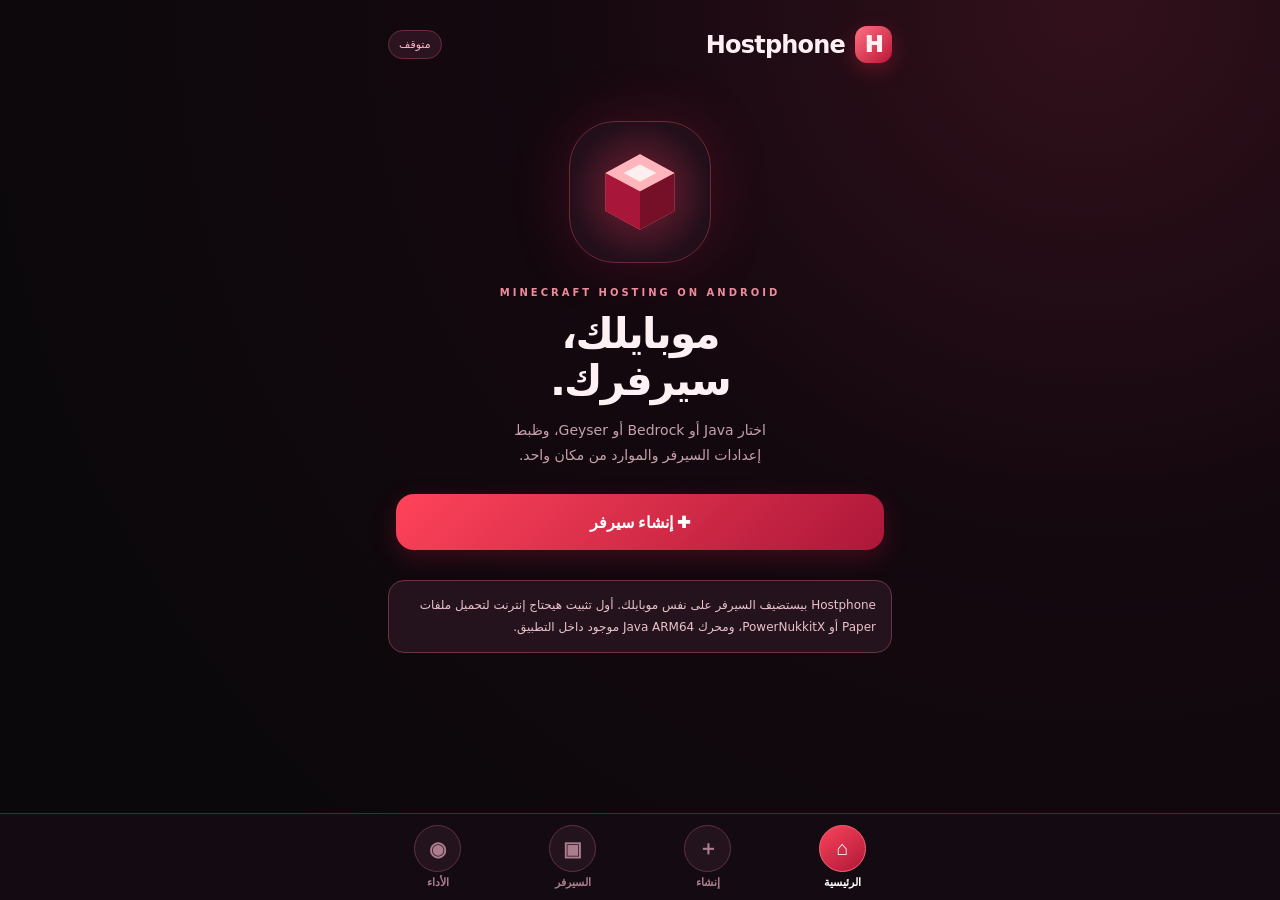
==== commit 6785dc8e: "Hostphone v1.3: bundle Android ARM64 JVM and run real Minecraft servers via foreground service" ====
--- a/android/app/src/main/assets/launcher.html
+++ b/android/app/src/main/assets/launcher.html
@@ -1,23 +1,29 @@
 <!doctype html><html lang="ar" dir="rtl"><head><meta charset="utf-8"><meta name="viewport" content="width=device-width, initial-scale=1, minimum-scale=1, maximum-scale=1, viewport-fit=cover"><meta name="theme-color" content="#12080d"><title>Hostphone</title>
 <style>
 :root{color-scheme:dark;--bg:#0d070b;--card:#1b1018;--line:#48202d;--ink:#fff1f3;--muted:#c6a1aa;--red:#f43a50;--deep:#9d1732}*{box-sizing:border-box}body{margin:0;background:radial-gradient(circle at 85% 0,#32101b 0%,#14080f 38%,#0b080b 80%);color:var(--ink);font-family:system-ui,-apple-system,'Segoe UI',sans-serif;min-height:100vh}.container{margin:auto;max-width:540px;padding:26px 18px 112px}header{display:flex;align-items:center;justify-content:space-between;margin-bottom:28px}.brand{display:flex;align-items:center;gap:10px;font-size:24px;font-weight:900;letter-spacing:-.8px}.brandicon{width:37px;height:37px;border-radius:12px;background:linear-gradient(135deg,#ff7182,#ba1535);box-shadow:0 6px 20px #ff2d4d45;display:grid;place-items:center;font-weight:1000;font-size:22px}.pill{border:1px solid #6a2c3e;border-radius:30px;padding:7px 10px;color:#fdb9c5;font-size:11px;background:#2b1420}.view{display:none;animation:appear .17s ease-out}.view.active{display:block}@keyframes appear{from{opacity:.5;transform:translateY(6px)}to{opacity:1;transform:translateY(0)}}.hero{text-align:center;padding:26px 8px 12px}.orbc{width:142px;height:142px;margin:4px auto 24px;background:radial-gradient(circle at 50% 50%,#792035,#220f1a 71%);border:1px solid #6f2838;border-radius:46px;display:grid;place-items:center;box-shadow:0 0 60px #ed24542e}.orbc svg{width:86px;height:86px}.eyebrow{font-size:10px;letter-spacing:3px;color:#f08b9e;font-weight:900}.hero h1{font-size:42px;line-height:1.13;margin:12px 0 13px;letter-spacing:-1.8px}.hero p{color:var(--muted);font-size:14px;line-height:1.8;margin:0 auto 26px;max-width:300px}.action{border:0;color:white;background:linear-gradient(135deg,#ff435a,#ad1739);border-radius:18px;min-height:56px;padding:15px 20px;font-size:16px;font-weight:900;width:100%;cursor:pointer;box-shadow:0 8px 25px #a9183b4b}.action:active{transform:scale(.985)}.subaction{width:100%;background:#2b1620;border:1px solid #713047;border-radius:14px;padding:14px;color:#ffdce2;font-weight:800;margin-top:10px}.notice{border:1px solid #6b3543;background:#24131c;color:#eac2ca;border-radius:16px;font-size:12px;line-height:1.85;padding:13px 15px;margin:18px 0}.label{font-size:12px;color:#bf9aa4}.page-title{font-size:30px;margin:4px 0 7px;line-height:1.28}.desc{color:#c59ba6;font-size:13px;margin:0 0 23px;line-height:1.8}.card{background:linear-gradient(160deg,#26121d,#180e16);border:1px solid #4b2633;border-radius:20px;padding:18px;margin-bottom:14px}.field{margin-bottom:18px}.field>label{display:block;font-size:13px;font-weight:800;margin-bottom:9px}input,select{width:100%;font:inherit;color:#fce9ee;border-radius:13px;background:#120c11;border:1px solid #633243;padding:14px;min-height:50px;outline:none;appearance:none}input:focus,select:focus{border-color:#f05067}.choices{display:grid;grid-template-columns:repeat(3,minmax(0,1fr));gap:9px;margin-bottom:18px}.choice{cursor:pointer;min-height:105px;border-radius:17px;background:#1f111a;border:1px solid #57313d;color:#dec2c9;display:flex;flex-direction:column;align-items:center;justify-content:center;gap:9px}.choice.active{background:linear-gradient(160deg,#9c1d38,#3d1324);border:1.5px solid #fa5b75;color:#fff;box-shadow:0 7px 20px #9a213c35}.choice b{font-size:14px}.choice .symbol{font-size:26px}.hint{font-size:12px;line-height:1.7;color:#d5b0b9}.row{display:flex;align-items:center;justify-content:space-between;gap:10px}.mini{font-size:11px;color:#bf8d9d}.metric strong{font-size:25px;font-variant-numeric:tabular-nums}.grid2{display:grid;grid-template-columns:repeat(2,1fr);gap:10px}.grid2 .card{margin:0}.progress{height:9px;border-radius:8px;background:#4a2835;margin:12px 0 4px;overflow:hidden}.progress i{display:block;height:100%;background:linear-gradient(90deg,#a31837,#ff576b);border-radius:9px;width:0%;transition:width .3s}.settings-value{color:#ff9cae;font-weight:900}input[type=range]{padding:0;min-height:26px;border:0;accent-color:#ff445e;background:transparent}.dock{position:fixed;bottom:0;left:0;right:0;background:#160b13f2;border-top:1px solid #542536;backdrop-filter:blur(14px);padding:10px 0 calc(10px + env(safe-area-inset-bottom));z-index:30}.dockinside{display:flex;justify-content:space-around;max-width:540px;margin:auto}.nav{border:0;background:transparent;color:#ab7d8d;display:flex;flex-direction:column;align-items:center;gap:4px;font-size:11px;font-weight:800;cursor:pointer;min-width:65px}.navcircle{width:47px;height:47px;border-radius:50%;border:1px solid #623044;display:grid;place-items:center;font-size:20px;background:#22131c}.nav.active{color:white}.nav.active .navcircle{background:linear-gradient(145deg,#fa435a,#af1838);border-color:#ff6377}.kv{padding:13px 0;border-bottom:1px solid #442431;font-size:13px}.kv:last-child{border:0}.footer{font-size:11px;color:#c399a5;text-align:center;margin:22px 0}.mark{color:#ffaab7;font-weight:800}
-</style></head><body><main class="container"><header><div class="brand"><span class="brandicon">H</span><span>Hostphone</span></div><span class="pill" id="quickstate">محرك السيرفر غير مثبت</span></header>
-<section id="home" class="view active"><div class="hero"><div class="orbc"><svg viewBox="0 0 100 100"><path d="M50 6 90 28v44L50 94 10 72V28Z" fill="#ff8a98"/><path d="M10 28 50 49v45L10 72Z" fill="#a81739"/><path d="M50 49 90 28v44L50 94Z" fill="#751028"/><path d="M10 28 50 6l40 22-40 21Z" fill="#ffb5bc"/><path d="M31 28 50 18l19 10-19 10Z" fill="#fff0f0"/></svg></div><div class="eyebrow">MINECRAFT HOSTING ON ANDROID</div><h1>موبايلك،<br>سيرفرك.</h1><p>اختار Java أو Bedrock أو Geyser، وظبط إعدادات السيرفر والموارد من مكان واحد.</p><button class="action" onclick="navigate('create')">✚ إنشاء سيرفر</button></div><div class="notice">الإصدار ده فيه إعدادات وتفاصيل الجهاز الحقيقية من غير Termux، لكن <b>محرك تشغيل Minecraft على أندرويد لسه مش مدمج</b>. مش هنظهر لك Online وهمي.</div></section>
-<section id="create" class="view"><div class="eyebrow">NEW WORLD / 01</div><h1 class="page-title">إنشاء السيرفر</h1><p class="desc">ثلاث اختيارات بس، زي ما طلبت. اختار النوع ثم الإصدار.</p><div class="field"><label>نوع السيرفر</label><div class="choices"><button id="kind-java" class="choice active" onclick="choose('java')"><span class="symbol">☕</span><b>Java</b></button><button id="kind-bedrock" class="choice" onclick="choose('bedrock')"><span class="symbol">◆</span><b>Bedrock</b></button><button id="kind-geyser" class="choice" onclick="choose('geyser')"><span class="symbol">⛓</span><b>Geyser</b></button></div></div><div class="field"><label for="name">اسم السيرفر</label><input id="name" maxlength="36" value="My Hostphone World" autocomplete="off"></div><div id="java-field" class="field"><label for="javaVersion">إصدار Java</label><select id="javaVersion"><option>26.3</option><option>26.2</option><option>1.21.11</option></select></div><div id="bedrock-field" class="field" style="display:none"><label for="bedrockVersion">إصدار Bedrock المطلوب للاعبين</label><select id="bedrockVersion"><option>26.62</option><option>26.60</option><option>26.50</option></select></div><div class="notice" id="kind-help">Java: إعدادات خادم Java. الدعم الفعلي للإصدارات يتحدد بعد إضافة المحرك.</div><button class="action" onclick="saveServer()">حفظ إعدادات السيرفر</button></section>
-<section id="host" class="view"><div class="eyebrow">YOUR SERVER / 02</div><h1 class="page-title">السيرفر</h1><p class="desc">عرض الإعدادات المحفوظة وحالة الاستضافة الفعلية.</p><div class="card"><div class="row"><div><div class="label">اسم العالم</div><h2 id="saved-name" style="margin:6px 0 8px">My Hostphone World</h2></div><span class="pill">غير شغّال</span></div><div class="kv row"><span>النوع</span><b id="saved-kind">Java</b></div><div class="kv row"><span>الإصدار</span><b id="saved-version">26.3</b></div><div class="kv row"><span>المحرك</span><b style="color:#ff879c">غير مدمج</b></div><button class="subaction" onclick="stateMessage()">فحص تشغيل السيرفر</button></div><div class="notice">مفيش سيرفر هيشتغل من زر شكلي. عشان اللاعب يدخل فعلًا، لازم ندمج محرك Java على ARM64 أو محرك Bedrock بديل داخل الـAPK.</div></section>
-<section id="power" class="view"><div class="eyebrow">DEVICE PERFORMANCE / 03</div><h1 class="page-title">قوة الجهاز</h1><p class="desc">القراءات دي جاية من أندرويد نفسه، وبتتجدد كل ثانية ونص تقريبًا.</p><div class="grid2"><div class="card metric"><div class="label">RAM الكلية</div><strong id="ram-total">—</strong><div class="mini">ميجابايت</div></div><div class="card metric"><div class="label">RAM المتاحة</div><strong id="ram-free">—</strong><div class="mini">ميجابايت</div></div><div class="card metric"><div class="label">RAM التطبيق</div><strong id="ram-app">—</strong><div class="mini">ميجابايت حقيقية (PSS)</div></div><div class="card metric"><div class="label">استهلاك CPU للتطبيق</div><strong id="cpu-app">—</strong><div class="mini">% من قدرة المعالج الكلية</div></div></div><div class="card"><div class="row"><b>استخدام RAM الجهاز</b><span class="settings-value" id="ram-load">—</span></div><div class="progress"><i id="ram-bar"></i></div><div class="row" style="margin-top:14px"><span>عدد أنوية المعالج المتاحة</span><b id="cpu-cores">—</b></div><div class="row" style="margin-top:13px"><span>الحالة الحرارية</span><b id="thermal">—</b></div></div><div class="card"><div class="row"><b>نسبة RAM المقترحة للسيرفر</b><span class="settings-value" id="ram-choice">70%</span></div><input id="ramPercent" type="range" min="25" max="85" step="5" value="70" oninput="updateChoices()"><div class="row"><span class="mini">25% توفير</span><span class="mini">85% أقصى خيار</span></div><div class="row" style="margin:18px 0 6px"><b>أنوية المعالج المخصصة في إعدادات JVM</b><span class="settings-value" id="cpu-choice">—</span></div><input id="cpuCores" type="range" min="1" max="4" step="1" value="2" oninput="updateChoices()"><div class="hint">ده إعداد عدد الأنوية اللي JVM هتشوفها بعد دمج المحرك. مش زر إجبار للمعالج يشتغل بنسبة 90%، ومش هيتطبق على سيرفر مش شغّال.</div><button class="action" style="margin-top:16px" onclick="savePower()">حفظ إعدادات الموارد</button></div><div class="notice">استخدام 85% من RAM مش ضمان أداء أعلى، وممكن يسبب تهنيج أو إغلاق التطبيق. أندرويد بيتحكم في توزيع المعالج والحرارة والذاكرة، ومفيش تطبيق عادي يضمن استهلاك 90% من قوة المعالج.</div></section>
+</style></head><body><main class="container"><header><div class="brand"><span class="brandicon">H</span><span>Hostphone</span></div><span class="pill" id="quickstate">السيرفر متوقف</span></header>
+<section id="home" class="view active"><div class="hero"><div class="orbc"><svg viewBox="0 0 100 100"><path d="M50 6 90 28v44L50 94 10 72V28Z" fill="#ff8a98"/><path d="M10 28 50 49v45L10 72Z" fill="#a81739"/><path d="M50 49 90 28v44L50 94Z" fill="#751028"/><path d="M10 28 50 6l40 22-40 21Z" fill="#ffb5bc"/><path d="M31 28 50 18l19 10-19 10Z" fill="#fff0f0"/></svg></div><div class="eyebrow">MINECRAFT HOSTING ON ANDROID</div><h1>موبايلك،<br>سيرفرك.</h1><p>اختار Java أو Bedrock أو Geyser، وظبط إعدادات السيرفر والموارد من مكان واحد.</p><button class="action" onclick="navigate('create')">✚ إنشاء سيرفر</button></div><div class="notice">Hostphone بيستضيف السيرفر على نفس موبايلك. أول تثبيت هيحتاج إنترنت لتحميل ملفات Paper أو PowerNukkitX، ومحرك Java ARM64 موجود داخل التطبيق.</div></section>
+<section id="create" class="view"><div class="eyebrow">NEW WORLD / 01</div><h1 class="page-title">إنشاء السيرفر</h1><p class="desc">ثلاث اختيارات بس، زي ما طلبت. اختار النوع ثم الإصدار.</p><div class="field"><label>نوع السيرفر</label><div class="choices"><button id="kind-java" class="choice active" onclick="choose('java')"><span class="symbol">☕</span><b>Java</b></button><button id="kind-bedrock" class="choice" onclick="choose('bedrock')"><span class="symbol">◆</span><b>Bedrock</b></button><button id="kind-geyser" class="choice" onclick="choose('geyser')"><span class="symbol">⛓</span><b>Geyser</b></button></div></div><div class="field"><label for="name">اسم السيرفر</label><input id="name" maxlength="36" value="My Hostphone World" autocomplete="off"></div><div id="java-field" class="field"><label for="javaVersion">إصدار Java</label><select id="javaVersion"><option>26.3</option><option>26.2</option><option>1.21.11</option></select></div><div id="bedrock-field" class="field" style="display:none"><label for="bedrockVersion">إصدار Bedrock المطلوب للاعبين</label><select id="bedrockVersion"><option>26.60</option><option>26.50</option></select></div><div class="notice" id="kind-help">Java: تشغيل Paper فعلي على الموبايل.</div><button class="action" onclick="saveServer()">حفظ إعدادات السيرفر</button></section>
+<section id="host" class="view"><div class="eyebrow">YOUR SERVER / 02</div><h1 class="page-title">السيرفر</h1><p class="desc">عرض الإعدادات المحفوظة وحالة الاستضافة الفعلية.</p><div class="card"><div class="row"><div><div class="label">اسم العالم</div><h2 id="saved-name" style="margin:6px 0 8px">My Hostphone World</h2></div><span class="pill" id="server-pill">متوقف</span></div><div class="kv row"><span>النوع</span><b id="saved-kind">Java</b></div><div class="kv row"><span>الإصدار</span><b id="saved-version">26.3</b></div><div class="kv row"><span>المحرك</span><b style="color:#ff879c">OpenJDK ARM64</b></div><div style="margin-top:16px"><label style="display:flex;gap:9px;align-items:flex-start"><input id="eula" type="checkbox" style="width:21px;height:21px;flex-shrink:0;margin-top:2px"> أوافق على اتفاقية Minecraft EULA لتحميل وتشغيل السيرفر</label><p class="mini"><a href="https://www.minecraft.net/en-us/eula" style="color:#ff7889">قراءة Minecraft EULA</a></p></div><button class="action" onclick="installGame()">⬇ تثبيت سيرفر Minecraft</button><button class="action" onclick="startGame()" style="margin-top:8px">▶ تشغيل السيرفر</button><button class="subaction" onclick="stopGame()" style="margin-top:8px">■ إيقاف السيرفر</button></div><div class="card" style="margin-top:14px"><b>حالة المحرك</b><p id="server-status">لم يبدأ التشغيل بعد</p><div class="row"><span>Java: 25565 / TCP</span><span>Bedrock: 19132 / UDP</span></div><p class="mini">شغّل العالم واستنى رسالة Done في السجل. أول تشغيل Geyser ممكن يحتاج إعادة تشغيل وضبط Floodgate.</p></div><div class="card" style="margin-top:14px"><b>إرسال أمر للسيرفر</b><div class="row" style="gap:8px"><input id="cmd" placeholder="مثال: op PlayerName" style="flex:1;min-width:0"><button class="subaction" style="width:auto;white-space:nowrap" onclick="sendGameCommand()">إرسال</button></div><div style="margin:12px 0 5px"><b>سجل التشغيل الحقيقي</b></div><pre id="server-log" style="font:11px/1.45 monospace;direction:ltr;text-align:left;white-space:pre-wrap;word-break:break-word;height:220px;overflow:auto;background:#0d070b;border-radius:9px;padding:12px;color:#f1c9d1">اضغط تثبيت الأول...</pre></div><div class="notice">استضافة اللاعبين من الإنترنت خارج نفس شبكة Wi-Fi تتطلب إعدادًا للشبكة أو نفق اتصال مناسب. التطبيق لا يفتح بورتات الراوتر لوحده.</div></section>
+<section id="power" class="view"><div class="eyebrow">DEVICE PERFORMANCE / 03</div><h1 class="page-title">قوة الجهاز</h1><p class="desc">القراءات دي جاية من أندرويد نفسه، وبتتجدد كل ثانية ونص تقريبًا.</p><div class="grid2"><div class="card metric"><div class="label">RAM الكلية</div><strong id="ram-total">—</strong><div class="mini">ميجابايت</div></div><div class="card metric"><div class="label">RAM المتاحة</div><strong id="ram-free">—</strong><div class="mini">ميجابايت</div></div><div class="card metric"><div class="label">RAM التطبيق</div><strong id="ram-app">—</strong><div class="mini">ميجابايت حقيقية (PSS)</div></div><div class="card metric"><div class="label">استهلاك CPU للتطبيق</div><strong id="cpu-app">—</strong><div class="mini">% من قدرة المعالج الكلية</div></div></div><div class="card"><div class="row"><b>استخدام RAM الجهاز</b><span class="settings-value" id="ram-load">—</span></div><div class="progress"><i id="ram-bar"></i></div><div class="row" style="margin-top:14px"><span>عدد أنوية المعالج المتاحة</span><b id="cpu-cores">—</b></div><div class="row" style="margin-top:13px"><span>الحالة الحرارية</span><b id="thermal">—</b></div></div><div class="card"><div class="row"><b>نسبة RAM المقترحة للسيرفر</b><span class="settings-value" id="ram-choice">70%</span></div><input id="ramPercent" type="range" min="25" max="85" step="5" value="70" oninput="updateChoices()"><div class="row"><span class="mini">25% توفير</span><span class="mini">85% أقصى خيار</span></div><div class="row" style="margin:18px 0 6px"><b>أنوية المعالج المخصصة في إعدادات JVM</b><span class="settings-value" id="cpu-choice">—</span></div><input id="cpuCores" type="range" min="1" max="4" step="1" value="2" oninput="updateChoices()"><div class="hint">يُطبق حد أنوية المعالج على عملية Java الحقيقية باستخدام ActiveProcessorCount، والرام باستخدام Xmx. التحكم في الحرارة وتوزيع قوة CPU النهائية من أندرويد.</div><button class="action" style="margin-top:16px" onclick="savePower()">حفظ إعدادات الموارد</button></div><div class="notice">التطبيق يخصص حد أقصى فعلي لـ JVM عند التشغيل حسب الرام المتاحة، ويسيب مساحة أمان للنظام. نسبة الاستخدام الفعلية بتعتمد على عدد اللاعبين والضغط على السيرفر، مش مجرد اختيار نسبة.</div></section>
 <nav class="dock"><div class="dockinside"><button class="nav active" data-to="home" onclick="navigate('home')"><span class="navcircle">⌂</span>الرئيسية</button><button class="nav" data-to="create" onclick="navigate('create')"><span class="navcircle">＋</span>إنشاء</button><button class="nav" data-to="host" onclick="navigate('host')"><span class="navcircle">▣</span>السيرفر</button><button class="nav" data-to="power" onclick="navigate('power')"><span class="navcircle">◉</span>الأداء</button></div></nav></main>
 <script>
-let current='java',hw=null;const $=id=>document.getElementById(id);const host=window.Hostphone||{initialState:()=>'{"kind":"java","name":"My Hostphone World","javaVersion":"26.3","bedrockVersion":"26.62","ramPercent":70,"cpuCores":2}',saveConfig:()=>"وضع المعاينة فقط",setResources:()=>"وضع المعاينة فقط",serverState:()=>"المحرك غير متاح"};
+let current='java',hw=null;const $=id=>document.getElementById(id);const host=window.Hostphone||{initialState:()=>'{"kind":"java","name":"My Hostphone World","javaVersion":"26.3","bedrockVersion":"26.50","ramPercent":70,"cpuCores":2}',saveConfig:()=>"وضع المعاينة فقط",setResources:()=>"وضع المعاينة فقط",serverState:()=>'{"state":"idle","log":"وضع معاينة خارج Android"}',installServer:()=>"وضع المعاينة",startServer:()=>"وضع المعاينة",stopServer:()=>"وضع المعاينة",sendCommand:()=>"وضع المعاينة"};
 function navigate(id){document.querySelectorAll('.view').forEach(x=>x.classList.toggle('active',x.id===id));document.querySelectorAll('.nav').forEach(x=>x.classList.toggle('active',x.dataset.to===id));window.scrollTo(0,0)}
-function choose(which){current=which;for(const k of ['java','bedrock','geyser'])$('kind-'+k).classList.toggle('active',k===which);$('java-field').style.display=which==='bedrock'?'none':'block';$('bedrock-field').style.display=which==='java'?'none':'block';$('kind-help').textContent=which==='java'?'Java: إعدادات خادم Java. الدعم الفعلي للإصدارات يتحدد بعد إضافة المحرك.':which==='bedrock'?'Bedrock: اختيار إصدار العميل. استضافة Bedrock على ARM64 تحتاج محرك بديل مثل PowerNukkitX، مش الملف الرسمي لـMojang.':'Geyser: عالم Java واحد ويدخل عليه لاعبو Bedrock. ده جسر، مش محرك سيرفر مستقل.'}
-function readState(){try{return JSON.parse(host.initialState())}catch(_){return {kind:'java',name:'My Hostphone World',javaVersion:'26.3',bedrockVersion:'26.62',ramPercent:70,cpuCores:2}}}
+function choose(which){current=which;for(const k of ['java','bedrock','geyser'])$('kind-'+k).classList.toggle('active',k===which);$('java-field').style.display=which==='bedrock'?'none':'block';$('bedrock-field').style.display=which==='java'?'none':'block';$('kind-help').textContent=which==='java'?'Java: سيرفر Paper يعمل على موبايلك على TCP 25565.':which==='bedrock'?'Bedrock: محرك PowerNukkitX على UDP 19132. إصدار 26.50 مستقر، و26.60 تجريبي.':'Geyser: سيرفر Paper مع Geyser وFloodgate. لاعبو Java وBedrock يقدروا يدخلوا نفس العالم.'}
+function readState(){try{return JSON.parse(host.initialState())}catch(_){return {kind:'java',name:'My Hostphone World',javaVersion:'26.3',bedrockVersion:'26.50',ramPercent:70,cpuCores:2}}}
 function updateHost(){const o=readState();$('saved-name').textContent=o.name||'World';$('saved-kind').textContent=({java:'Java',bedrock:'Bedrock',geyser:'Geyser'})[o.kind]||o.kind;$('saved-version').textContent=o.kind==='bedrock'?o.bedrockVersion:o.kind==='geyser'?o.javaVersion+' + Bedrock '+o.bedrockVersion:o.javaVersion}
 function saveServer(){const msg=host.saveConfig(current,$('name').value,$('javaVersion').value,$('bedrockVersion').value);alert(msg);updateHost();if(msg.startsWith('تم'))navigate('host')}
-function stateMessage(){alert(host.serverState())}
+function stateMessage(){refreshServer()}
+function installGame(){alert(host.installServer(!!$('eula').checked));refreshServer()}
+function startGame(){alert(host.startServer());refreshServer()}
+function stopGame(){alert(host.stopServer());refreshServer()}
+function sendGameCommand(){const val=$('cmd').value.trim();if(!val)return;alert(host.sendCommand(val));$('cmd').value='';refreshServer()}
+function refreshServer(){try{const st=JSON.parse(host.serverState());const names={idle:'متوقف',installing:'جارٍ التثبيت',installed:'جاهز للتشغيل',starting:'بيبدأ السيرفر',online:'شغال بالفعل',stopping:'جارٍ الإيقاف',stopped:'متوقف',error:'خطأ في التشغيل'};const label=names[st.state]||st.state;$('server-pill').textContent=label;$('quickstate').textContent=label;$('server-status').textContent=st.error?label+' — '+st.error:label;$('server-log').textContent=st.log||'لسه مفيش سجل تشغيل';}catch(e){$('server-status').textContent=String(e)}}
+setInterval(refreshServer,1350);
 function updateChoices(){$('ram-choice').textContent=$('ramPercent').value+'%';$('cpu-choice').textContent=$('cpuCores').value+' / '+(hw?.cores||'?')}
 function savePower(){alert(host.setResources(parseInt($('ramPercent').value,10),parseInt($('cpuCores').value,10)))}
 function receiveHardware(o){hw=o;$('ram-total').textContent=o.ramTotalMB??'—';$('ram-free').textContent=o.ramFreeMB??'—';$('ram-app').textContent=o.appRamMB??'—';$('cpu-app').textContent=(o.appCpuPercent===undefined?'—':o.appCpuPercent+'%');$('cpu-cores').textContent=o.cores||'—';const percent=o.ramTotalMB?Math.min(100,Math.round(o.ramUsedMB*100/o.ramTotalMB)):0;$('ram-load').textContent=percent+'%';$('ram-bar').style.width=percent+'%';let therm=['طبيعي','خفيف','متوسط','مرتفع','شديد','حرج','إيقاف وشيك'];$('thermal').textContent=(o.thermalStatus>=0&&o.thermalStatus<therm.length)?therm[o.thermalStatus]:'غير متاح';$('cpuCores').max=Math.max(1,o.cores||1);if(parseInt($('cpuCores').value)>o.cores)$('cpuCores').value=o.cores;updateChoices()}
 window.receiveHardware=receiveHardware;
-const s=readState();$('name').value=s.name||'My Hostphone World';choose(s.kind||'java');$('javaVersion').value=s.javaVersion||'26.3';$('bedrockVersion').value=s.bedrockVersion||'26.62';$('ramPercent').value=s.ramPercent||70;$('cpuCores').value=s.cpuCores||2;updateChoices();updateHost();
+const s=readState();$('name').value=s.name||'My Hostphone World';choose(s.kind||'java');$('javaVersion').value=s.javaVersion||'26.3';$('bedrockVersion').value=s.bedrockVersion||'26.50';$('ramPercent').value=s.ramPercent||70;$('cpuCores').value=s.cpuCores||2;updateChoices();updateHost();refreshServer();
 </script></body></html>
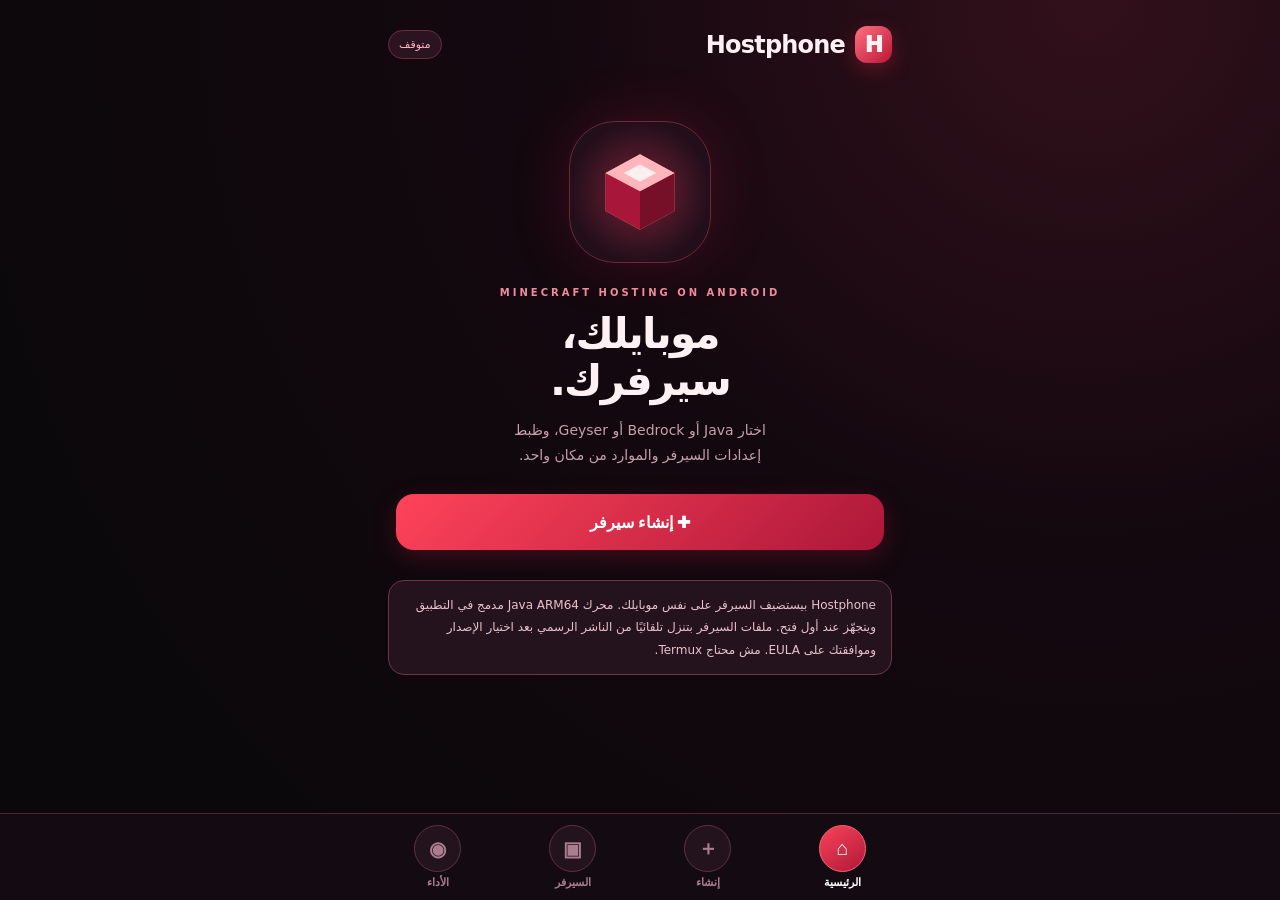
==== commit 021baa8a: "Hostphone v1.4: official Mojang Java auto-install after EULA, 9 GiB JVM limit, embedded runtime auto" ====
--- a/android/app/src/main/assets/launcher.html
+++ b/android/app/src/main/assets/launcher.html
@@ -2,28 +2,31 @@
 <style>
 :root{color-scheme:dark;--bg:#0d070b;--card:#1b1018;--line:#48202d;--ink:#fff1f3;--muted:#c6a1aa;--red:#f43a50;--deep:#9d1732}*{box-sizing:border-box}body{margin:0;background:radial-gradient(circle at 85% 0,#32101b 0%,#14080f 38%,#0b080b 80%);color:var(--ink);font-family:system-ui,-apple-system,'Segoe UI',sans-serif;min-height:100vh}.container{margin:auto;max-width:540px;padding:26px 18px 112px}header{display:flex;align-items:center;justify-content:space-between;margin-bottom:28px}.brand{display:flex;align-items:center;gap:10px;font-size:24px;font-weight:900;letter-spacing:-.8px}.brandicon{width:37px;height:37px;border-radius:12px;background:linear-gradient(135deg,#ff7182,#ba1535);box-shadow:0 6px 20px #ff2d4d45;display:grid;place-items:center;font-weight:1000;font-size:22px}.pill{border:1px solid #6a2c3e;border-radius:30px;padding:7px 10px;color:#fdb9c5;font-size:11px;background:#2b1420}.view{display:none;animation:appear .17s ease-out}.view.active{display:block}@keyframes appear{from{opacity:.5;transform:translateY(6px)}to{opacity:1;transform:translateY(0)}}.hero{text-align:center;padding:26px 8px 12px}.orbc{width:142px;height:142px;margin:4px auto 24px;background:radial-gradient(circle at 50% 50%,#792035,#220f1a 71%);border:1px solid #6f2838;border-radius:46px;display:grid;place-items:center;box-shadow:0 0 60px #ed24542e}.orbc svg{width:86px;height:86px}.eyebrow{font-size:10px;letter-spacing:3px;color:#f08b9e;font-weight:900}.hero h1{font-size:42px;line-height:1.13;margin:12px 0 13px;letter-spacing:-1.8px}.hero p{color:var(--muted);font-size:14px;line-height:1.8;margin:0 auto 26px;max-width:300px}.action{border:0;color:white;background:linear-gradient(135deg,#ff435a,#ad1739);border-radius:18px;min-height:56px;padding:15px 20px;font-size:16px;font-weight:900;width:100%;cursor:pointer;box-shadow:0 8px 25px #a9183b4b}.action:active{transform:scale(.985)}.subaction{width:100%;background:#2b1620;border:1px solid #713047;border-radius:14px;padding:14px;color:#ffdce2;font-weight:800;margin-top:10px}.notice{border:1px solid #6b3543;background:#24131c;color:#eac2ca;border-radius:16px;font-size:12px;line-height:1.85;padding:13px 15px;margin:18px 0}.label{font-size:12px;color:#bf9aa4}.page-title{font-size:30px;margin:4px 0 7px;line-height:1.28}.desc{color:#c59ba6;font-size:13px;margin:0 0 23px;line-height:1.8}.card{background:linear-gradient(160deg,#26121d,#180e16);border:1px solid #4b2633;border-radius:20px;padding:18px;margin-bottom:14px}.field{margin-bottom:18px}.field>label{display:block;font-size:13px;font-weight:800;margin-bottom:9px}input,select{width:100%;font:inherit;color:#fce9ee;border-radius:13px;background:#120c11;border:1px solid #633243;padding:14px;min-height:50px;outline:none;appearance:none}input:focus,select:focus{border-color:#f05067}.choices{display:grid;grid-template-columns:repeat(3,minmax(0,1fr));gap:9px;margin-bottom:18px}.choice{cursor:pointer;min-height:105px;border-radius:17px;background:#1f111a;border:1px solid #57313d;color:#dec2c9;display:flex;flex-direction:column;align-items:center;justify-content:center;gap:9px}.choice.active{background:linear-gradient(160deg,#9c1d38,#3d1324);border:1.5px solid #fa5b75;color:#fff;box-shadow:0 7px 20px #9a213c35}.choice b{font-size:14px}.choice .symbol{font-size:26px}.hint{font-size:12px;line-height:1.7;color:#d5b0b9}.row{display:flex;align-items:center;justify-content:space-between;gap:10px}.mini{font-size:11px;color:#bf8d9d}.metric strong{font-size:25px;font-variant-numeric:tabular-nums}.grid2{display:grid;grid-template-columns:repeat(2,1fr);gap:10px}.grid2 .card{margin:0}.progress{height:9px;border-radius:8px;background:#4a2835;margin:12px 0 4px;overflow:hidden}.progress i{display:block;height:100%;background:linear-gradient(90deg,#a31837,#ff576b);border-radius:9px;width:0%;transition:width .3s}.settings-value{color:#ff9cae;font-weight:900}input[type=range]{padding:0;min-height:26px;border:0;accent-color:#ff445e;background:transparent}.dock{position:fixed;bottom:0;left:0;right:0;background:#160b13f2;border-top:1px solid #542536;backdrop-filter:blur(14px);padding:10px 0 calc(10px + env(safe-area-inset-bottom));z-index:30}.dockinside{display:flex;justify-content:space-around;max-width:540px;margin:auto}.nav{border:0;background:transparent;color:#ab7d8d;display:flex;flex-direction:column;align-items:center;gap:4px;font-size:11px;font-weight:800;cursor:pointer;min-width:65px}.navcircle{width:47px;height:47px;border-radius:50%;border:1px solid #623044;display:grid;place-items:center;font-size:20px;background:#22131c}.nav.active{color:white}.nav.active .navcircle{background:linear-gradient(145deg,#fa435a,#af1838);border-color:#ff6377}.kv{padding:13px 0;border-bottom:1px solid #442431;font-size:13px}.kv:last-child{border:0}.footer{font-size:11px;color:#c399a5;text-align:center;margin:22px 0}.mark{color:#ffaab7;font-weight:800}
 </style></head><body><main class="container"><header><div class="brand"><span class="brandicon">H</span><span>Hostphone</span></div><span class="pill" id="quickstate">السيرفر متوقف</span></header>
-<section id="home" class="view active"><div class="hero"><div class="orbc"><svg viewBox="0 0 100 100"><path d="M50 6 90 28v44L50 94 10 72V28Z" fill="#ff8a98"/><path d="M10 28 50 49v45L10 72Z" fill="#a81739"/><path d="M50 49 90 28v44L50 94Z" fill="#751028"/><path d="M10 28 50 6l40 22-40 21Z" fill="#ffb5bc"/><path d="M31 28 50 18l19 10-19 10Z" fill="#fff0f0"/></svg></div><div class="eyebrow">MINECRAFT HOSTING ON ANDROID</div><h1>موبايلك،<br>سيرفرك.</h1><p>اختار Java أو Bedrock أو Geyser، وظبط إعدادات السيرفر والموارد من مكان واحد.</p><button class="action" onclick="navigate('create')">✚ إنشاء سيرفر</button></div><div class="notice">Hostphone بيستضيف السيرفر على نفس موبايلك. أول تثبيت هيحتاج إنترنت لتحميل ملفات Paper أو PowerNukkitX، ومحرك Java ARM64 موجود داخل التطبيق.</div></section>
-<section id="create" class="view"><div class="eyebrow">NEW WORLD / 01</div><h1 class="page-title">إنشاء السيرفر</h1><p class="desc">ثلاث اختيارات بس، زي ما طلبت. اختار النوع ثم الإصدار.</p><div class="field"><label>نوع السيرفر</label><div class="choices"><button id="kind-java" class="choice active" onclick="choose('java')"><span class="symbol">☕</span><b>Java</b></button><button id="kind-bedrock" class="choice" onclick="choose('bedrock')"><span class="symbol">◆</span><b>Bedrock</b></button><button id="kind-geyser" class="choice" onclick="choose('geyser')"><span class="symbol">⛓</span><b>Geyser</b></button></div></div><div class="field"><label for="name">اسم السيرفر</label><input id="name" maxlength="36" value="My Hostphone World" autocomplete="off"></div><div id="java-field" class="field"><label for="javaVersion">إصدار Java</label><select id="javaVersion"><option>26.3</option><option>26.2</option><option>1.21.11</option></select></div><div id="bedrock-field" class="field" style="display:none"><label for="bedrockVersion">إصدار Bedrock المطلوب للاعبين</label><select id="bedrockVersion"><option>26.60</option><option>26.50</option></select></div><div class="notice" id="kind-help">Java: تشغيل Paper فعلي على الموبايل.</div><button class="action" onclick="saveServer()">حفظ إعدادات السيرفر</button></section>
-<section id="host" class="view"><div class="eyebrow">YOUR SERVER / 02</div><h1 class="page-title">السيرفر</h1><p class="desc">عرض الإعدادات المحفوظة وحالة الاستضافة الفعلية.</p><div class="card"><div class="row"><div><div class="label">اسم العالم</div><h2 id="saved-name" style="margin:6px 0 8px">My Hostphone World</h2></div><span class="pill" id="server-pill">متوقف</span></div><div class="kv row"><span>النوع</span><b id="saved-kind">Java</b></div><div class="kv row"><span>الإصدار</span><b id="saved-version">26.3</b></div><div class="kv row"><span>المحرك</span><b style="color:#ff879c">OpenJDK ARM64</b></div><div style="margin-top:16px"><label style="display:flex;gap:9px;align-items:flex-start"><input id="eula" type="checkbox" style="width:21px;height:21px;flex-shrink:0;margin-top:2px"> أوافق على اتفاقية Minecraft EULA لتحميل وتشغيل السيرفر</label><p class="mini"><a href="https://www.minecraft.net/en-us/eula" style="color:#ff7889">قراءة Minecraft EULA</a></p></div><button class="action" onclick="installGame()">⬇ تثبيت سيرفر Minecraft</button><button class="action" onclick="startGame()" style="margin-top:8px">▶ تشغيل السيرفر</button><button class="subaction" onclick="stopGame()" style="margin-top:8px">■ إيقاف السيرفر</button></div><div class="card" style="margin-top:14px"><b>حالة المحرك</b><p id="server-status">لم يبدأ التشغيل بعد</p><div class="row"><span>Java: 25565 / TCP</span><span>Bedrock: 19132 / UDP</span></div><p class="mini">شغّل العالم واستنى رسالة Done في السجل. أول تشغيل Geyser ممكن يحتاج إعادة تشغيل وضبط Floodgate.</p></div><div class="card" style="margin-top:14px"><b>إرسال أمر للسيرفر</b><div class="row" style="gap:8px"><input id="cmd" placeholder="مثال: op PlayerName" style="flex:1;min-width:0"><button class="subaction" style="width:auto;white-space:nowrap" onclick="sendGameCommand()">إرسال</button></div><div style="margin:12px 0 5px"><b>سجل التشغيل الحقيقي</b></div><pre id="server-log" style="font:11px/1.45 monospace;direction:ltr;text-align:left;white-space:pre-wrap;word-break:break-word;height:220px;overflow:auto;background:#0d070b;border-radius:9px;padding:12px;color:#f1c9d1">اضغط تثبيت الأول...</pre></div><div class="notice">استضافة اللاعبين من الإنترنت خارج نفس شبكة Wi-Fi تتطلب إعدادًا للشبكة أو نفق اتصال مناسب. التطبيق لا يفتح بورتات الراوتر لوحده.</div></section>
-<section id="power" class="view"><div class="eyebrow">DEVICE PERFORMANCE / 03</div><h1 class="page-title">قوة الجهاز</h1><p class="desc">القراءات دي جاية من أندرويد نفسه، وبتتجدد كل ثانية ونص تقريبًا.</p><div class="grid2"><div class="card metric"><div class="label">RAM الكلية</div><strong id="ram-total">—</strong><div class="mini">ميجابايت</div></div><div class="card metric"><div class="label">RAM المتاحة</div><strong id="ram-free">—</strong><div class="mini">ميجابايت</div></div><div class="card metric"><div class="label">RAM التطبيق</div><strong id="ram-app">—</strong><div class="mini">ميجابايت حقيقية (PSS)</div></div><div class="card metric"><div class="label">استهلاك CPU للتطبيق</div><strong id="cpu-app">—</strong><div class="mini">% من قدرة المعالج الكلية</div></div></div><div class="card"><div class="row"><b>استخدام RAM الجهاز</b><span class="settings-value" id="ram-load">—</span></div><div class="progress"><i id="ram-bar"></i></div><div class="row" style="margin-top:14px"><span>عدد أنوية المعالج المتاحة</span><b id="cpu-cores">—</b></div><div class="row" style="margin-top:13px"><span>الحالة الحرارية</span><b id="thermal">—</b></div></div><div class="card"><div class="row"><b>نسبة RAM المقترحة للسيرفر</b><span class="settings-value" id="ram-choice">70%</span></div><input id="ramPercent" type="range" min="25" max="85" step="5" value="70" oninput="updateChoices()"><div class="row"><span class="mini">25% توفير</span><span class="mini">85% أقصى خيار</span></div><div class="row" style="margin:18px 0 6px"><b>أنوية المعالج المخصصة في إعدادات JVM</b><span class="settings-value" id="cpu-choice">—</span></div><input id="cpuCores" type="range" min="1" max="4" step="1" value="2" oninput="updateChoices()"><div class="hint">يُطبق حد أنوية المعالج على عملية Java الحقيقية باستخدام ActiveProcessorCount، والرام باستخدام Xmx. التحكم في الحرارة وتوزيع قوة CPU النهائية من أندرويد.</div><button class="action" style="margin-top:16px" onclick="savePower()">حفظ إعدادات الموارد</button></div><div class="notice">التطبيق يخصص حد أقصى فعلي لـ JVM عند التشغيل حسب الرام المتاحة، ويسيب مساحة أمان للنظام. نسبة الاستخدام الفعلية بتعتمد على عدد اللاعبين والضغط على السيرفر، مش مجرد اختيار نسبة.</div></section>
+<section id="home" class="view active"><div class="hero"><div class="orbc"><svg viewBox="0 0 100 100"><path d="M50 6 90 28v44L50 94 10 72V28Z" fill="#ff8a98"/><path d="M10 28 50 49v45L10 72Z" fill="#a81739"/><path d="M50 49 90 28v44L50 94Z" fill="#751028"/><path d="M10 28 50 6l40 22-40 21Z" fill="#ffb5bc"/><path d="M31 28 50 18l19 10-19 10Z" fill="#fff0f0"/></svg></div><div class="eyebrow">MINECRAFT HOSTING ON ANDROID</div><h1>موبايلك،<br>سيرفرك.</h1><p>اختار Java أو Bedrock أو Geyser، وظبط إعدادات السيرفر والموارد من مكان واحد.</p><button class="action" onclick="navigate('create')">✚ إنشاء سيرفر</button></div><div class="notice">Hostphone بيستضيف السيرفر على نفس موبايلك. محرك Java ARM64 مدمج في التطبيق ويتجهّز عند أول فتح. ملفات السيرفر بتنزل تلقائيًا من الناشر الرسمي بعد اختيار الإصدار وموافقتك على EULA. مش محتاج Termux.</div></section>
+<section id="create" class="view"><div class="eyebrow">NEW WORLD / 01</div><h1 class="page-title">إنشاء السيرفر</h1><p class="desc">ثلاث اختيارات بس، زي ما طلبت. اختار النوع ثم الإصدار.</p><div class="field"><label>نوع السيرفر</label><div class="choices"><button id="kind-java" class="choice active" onclick="choose('java')"><span class="symbol">☕</span><b>Java</b></button><button id="kind-bedrock" class="choice" onclick="choose('bedrock')"><span class="symbol">◆</span><b>Bedrock</b></button><button id="kind-geyser" class="choice" onclick="choose('geyser')"><span class="symbol">⛓</span><b>Geyser</b></button></div></div><div class="field"><label for="name">اسم السيرفر</label><input id="name" maxlength="36" value="My Hostphone World" autocomplete="off"></div><div id="java-field" class="field"><label for="javaVersion">إصدار Java</label><select id="javaVersion"><option>26.3</option><option>26.2</option><option>1.21.11</option></select></div><div id="bedrock-field" class="field" style="display:none"><label for="bedrockVersion">إصدار Bedrock المطلوب للاعبين</label><select id="bedrockVersion"><option>26.60</option><option>26.50</option></select></div><div class="notice" id="kind-help">Java: تحميل سيرفر Mojang Vanilla الأصلي بعد الموافقة وتشغيله على الهاتف.</div><button class="action" onclick="saveServer()">إنشاء السيرفر وبدء التجهيز</button></section>
+<section id="host" class="view"><div class="eyebrow">YOUR SERVER / 02</div><h1 class="page-title">السيرفر</h1><p class="desc">عرض الإعدادات المحفوظة وحالة الاستضافة الفعلية.</p><div class="card"><div class="row"><div><div class="label">اسم العالم</div><h2 id="saved-name" style="margin:6px 0 8px">My Hostphone World</h2></div><span class="pill" id="server-pill">متوقف</span></div><div class="kv row"><span>النوع</span><b id="saved-kind">Java</b></div><div class="kv row"><span>الإصدار</span><b id="saved-version">26.3</b></div><div class="kv row"><span>Java Runtime</span><b style="color:#ff879c">OpenJDK ARM64 مدمج</b></div><div style="margin-top:16px"><p id="license-state" class="hint">اقرأ شروط اللعبة قبل الموافقة</p><label style="display:flex;gap:9px;align-items:flex-start;line-height:1.7"><input id="eula" type="checkbox" style="width:21px;height:21px;flex-shrink:0;margin-top:2px"> أنا قرأت وأوافق على اتفاقية Minecraft EULA</label><p class="mini"><a href="https://www.minecraft.net/en-us/eula" onclick="return openEulaLink(event)" style="color:#ff7889">افتح اتفاقية Minecraft الرسمية</a></p></div><button id="agree-btn" class="action" onclick="agreeAndInstall()">✓ أوافق على EULA وابدأ التحميل تلقائيًا</button><button class="subaction" onclick="installGame()">↻ إعادة محاولة تنزيل ملفات السيرفر</button><button class="action" onclick="startGame()" style="margin-top:8px">▶ تشغيل السيرفر</button><button class="subaction" onclick="stopGame()" style="margin-top:8px">■ إيقاف السيرفر</button></div><div class="card" style="margin-top:14px"><b>حالة المحرك</b><p id="server-status">لم يبدأ التشغيل بعد</p><div class="row"><span>Java: 25565 / TCP</span><span>Bedrock: 19132 / UDP</span></div><p class="mini">أول فتح للتطبيق بيجهز Java من داخل APK. أول تنزيل للسيرفر يحتاج إنترنت وموافقة EULA. السيرفر يعتبر Online فقط بعد رسالة بدء فعلية من المحرك.</p></div><div class="card" style="margin-top:14px"><b>إرسال أمر للسيرفر</b><div class="row" style="gap:8px"><input id="cmd" placeholder="مثال: op PlayerName" style="flex:1;min-width:0"><button class="subaction" style="width:auto;white-space:nowrap" onclick="sendGameCommand()">إرسال</button></div><div style="margin:12px 0 5px"><b>سجل التشغيل الحقيقي</b></div><pre id="server-log" style="font:11px/1.45 monospace;direction:ltr;text-align:left;white-space:pre-wrap;word-break:break-word;height:220px;overflow:auto;background:#0d070b;border-radius:9px;padding:12px;color:#f1c9d1">اضغط تثبيت الأول...</pre></div><div class="notice">استضافة اللاعبين من الإنترنت خارج نفس شبكة Wi-Fi تتطلب إعدادًا للشبكة أو نفق اتصال مناسب. التطبيق لا يفتح بورتات الراوتر لوحده.</div></section>
+<section id="power" class="view"><div class="eyebrow">DEVICE PERFORMANCE / 03</div><h1 class="page-title">قوة الجهاز</h1><p class="desc">القراءات دي جاية من أندرويد نفسه، وبتتجدد كل ثانية ونص تقريبًا.</p><div class="grid2"><div class="card metric"><div class="label">RAM الكلية</div><strong id="ram-total">—</strong><div class="mini">ميجابايت</div></div><div class="card metric"><div class="label">RAM المتاحة</div><strong id="ram-free">—</strong><div class="mini">ميجابايت</div></div><div class="card metric"><div class="label">RAM التطبيق</div><strong id="ram-app">—</strong><div class="mini">ميجابايت حقيقية (PSS)</div></div><div class="card metric"><div class="label">استهلاك CPU للتطبيق</div><strong id="cpu-app">—</strong><div class="mini">% من قدرة المعالج الكلية</div></div></div><div class="card"><div class="row"><b>استخدام RAM الجهاز</b><span class="settings-value" id="ram-load">—</span></div><div class="progress"><i id="ram-bar"></i></div><div class="row" style="margin-top:14px"><span>عدد أنوية المعالج المتاحة</span><b id="cpu-cores">—</b></div><div class="row" style="margin-top:13px"><span>الحالة الحرارية</span><b id="thermal">—</b></div></div><div class="card"><div class="row"><b>الحد الأقصى لرام السيرفر (Java Heap)</b><span class="settings-value" id="ram-choice">2048 MB</span></div><div class="field" style="margin:14px 0"><label for="ramMb">RAM بالميجابايت — 9 جيجا = 9216 MB</label><input id="ramMb" type="number" inputmode="numeric" min="512" max="32768" step="256" value="2048" oninput="updateChoices()"></div><div class="choices" style="grid-template-columns:repeat(4,1fr);margin-bottom:8px"><button class="choice" style="min-height:54px" onclick="setRam(2048)">2 GB</button><button class="choice" style="min-height:54px" onclick="setRam(4096)">4 GB</button><button class="choice" style="min-height:54px" onclick="setRam(6144)">6 GB</button><button class="choice" style="min-height:54px" onclick="setRam(9216)">9 GB</button></div><p id="ram-warning" class="hint">لازم يكون في ذاكرة متاحة للسيرفر + للنظام. Android ممكن يوقف السيرفر لو الجهاز سخن أو نفدت الذاكرة.</p><div class="row" style="margin:18px 0 6px"><b>أنوية المعالج المخصصة في إعدادات JVM</b><span class="settings-value" id="cpu-choice">—</span></div><input id="cpuCores" type="range" min="1" max="4" step="1" value="2" oninput="updateChoices()"><div class="hint">يُطبق حد أنوية المعالج على عملية Java الحقيقية باستخدام ActiveProcessorCount، والرام باستخدام Xmx. التحكم في الحرارة وتوزيع قوة CPU النهائية من أندرويد.</div><button class="action" style="margin-top:16px" onclick="savePower()">حفظ إعدادات الموارد</button></div><div class="notice">اختيار 9 جيجا معناه الحد الأقصى للـJava Heap = 9216MB، مش إن الجهاز هيستهلك 9 جيجا فورًا. لو الذاكرة المتاحة وقت التشغيل أقل من المطلوب + هامش أمان، التشغيل هيتوقف برسالة واضحة. التطبيق مش بيزوّد الرام الحقيقية للجهاز.</div></section>
 <nav class="dock"><div class="dockinside"><button class="nav active" data-to="home" onclick="navigate('home')"><span class="navcircle">⌂</span>الرئيسية</button><button class="nav" data-to="create" onclick="navigate('create')"><span class="navcircle">＋</span>إنشاء</button><button class="nav" data-to="host" onclick="navigate('host')"><span class="navcircle">▣</span>السيرفر</button><button class="nav" data-to="power" onclick="navigate('power')"><span class="navcircle">◉</span>الأداء</button></div></nav></main>
 <script>
-let current='java',hw=null;const $=id=>document.getElementById(id);const host=window.Hostphone||{initialState:()=>'{"kind":"java","name":"My Hostphone World","javaVersion":"26.3","bedrockVersion":"26.50","ramPercent":70,"cpuCores":2}',saveConfig:()=>"وضع المعاينة فقط",setResources:()=>"وضع المعاينة فقط",serverState:()=>'{"state":"idle","log":"وضع معاينة خارج Android"}',installServer:()=>"وضع المعاينة",startServer:()=>"وضع المعاينة",stopServer:()=>"وضع المعاينة",sendCommand:()=>"وضع المعاينة"};
+let current='java',hw=null;const $=id=>document.getElementById(id);const host=window.Hostphone||{initialState:()=>'{"kind":"java","name":"My Hostphone World","javaVersion":"26.3","bedrockVersion":"26.50","ramMb":2048,"cpuCores":2,"eulaAccepted":false}',saveConfig:()=>"وضع المعاينة فقط",setResources:()=>"وضع المعاينة فقط",serverState:()=>'{"state":"idle","log":"وضع معاينة خارج Android"}',acceptEula:()=>"وضع المعاينة",openEula:()=>{},installServer:()=>"وضع المعاينة",startServer:()=>"وضع المعاينة",stopServer:()=>"وضع المعاينة",sendCommand:()=>"وضع المعاينة"};
 function navigate(id){document.querySelectorAll('.view').forEach(x=>x.classList.toggle('active',x.id===id));document.querySelectorAll('.nav').forEach(x=>x.classList.toggle('active',x.dataset.to===id));window.scrollTo(0,0)}
-function choose(which){current=which;for(const k of ['java','bedrock','geyser'])$('kind-'+k).classList.toggle('active',k===which);$('java-field').style.display=which==='bedrock'?'none':'block';$('bedrock-field').style.display=which==='java'?'none':'block';$('kind-help').textContent=which==='java'?'Java: سيرفر Paper يعمل على موبايلك على TCP 25565.':which==='bedrock'?'Bedrock: محرك PowerNukkitX على UDP 19132. إصدار 26.50 مستقر، و26.60 تجريبي.':'Geyser: سيرفر Paper مع Geyser وFloodgate. لاعبو Java وBedrock يقدروا يدخلوا نفس العالم.'}
-function readState(){try{return JSON.parse(host.initialState())}catch(_){return {kind:'java',name:'My Hostphone World',javaVersion:'26.3',bedrockVersion:'26.50',ramPercent:70,cpuCores:2}}}
+function choose(which){current=which;for(const k of ['java','bedrock','geyser'])$('kind-'+k).classList.toggle('active',k===which);$('java-field').style.display=which==='bedrock'?'none':'block';$('bedrock-field').style.display=which==='java'?'none':'block';$('kind-help').textContent=which==='java'?'Java: السيرفر الرسمي من Mojang/Microsoft (Vanilla). المنفذ TCP 25565.':which==='bedrock'?'Bedrock: PowerNukkitX مفتوح المصدر (مش المحرك الرسمي من Microsoft). UDP 19132؛ 26.60 تجريبي.':'Geyser: سيرفر Paper مع Geyser وFloodgate. لاعبو Java وBedrock يدخلوا نفس العالم.'}
+function readState(){try{return JSON.parse(host.initialState())}catch(_){return {kind:'java',name:'My Hostphone World',javaVersion:'26.3',bedrockVersion:'26.50',ramMb:2048,cpuCores:2,eulaAccepted:false}}}
 function updateHost(){const o=readState();$('saved-name').textContent=o.name||'World';$('saved-kind').textContent=({java:'Java',bedrock:'Bedrock',geyser:'Geyser'})[o.kind]||o.kind;$('saved-version').textContent=o.kind==='bedrock'?o.bedrockVersion:o.kind==='geyser'?o.javaVersion+' + Bedrock '+o.bedrockVersion:o.javaVersion}
 function saveServer(){const msg=host.saveConfig(current,$('name').value,$('javaVersion').value,$('bedrockVersion').value);alert(msg);updateHost();if(msg.startsWith('تم'))navigate('host')}
 function stateMessage(){refreshServer()}
+function agreeAndInstall(){if(!$('eula').checked){alert('علّمي على مربع الموافقة على Minecraft EULA الأول');return;}alert(host.acceptEula(true));$('license-state').textContent='✓ تمت الموافقة — ملفات Minecraft بتنزل تلقائيًا';$('agree-btn').textContent='✓ تمت الموافقة';refreshServer()}
+function openEulaLink(event){event.preventDefault();if(host.openEula)host.openEula();else window.open('https://www.minecraft.net/en-us/eula','_blank');return false}
 function installGame(){alert(host.installServer(!!$('eula').checked));refreshServer()}
 function startGame(){alert(host.startServer());refreshServer()}
 function stopGame(){alert(host.stopServer());refreshServer()}
 function sendGameCommand(){const val=$('cmd').value.trim();if(!val)return;alert(host.sendCommand(val));$('cmd').value='';refreshServer()}
-function refreshServer(){try{const st=JSON.parse(host.serverState());const names={idle:'متوقف',installing:'جارٍ التثبيت',installed:'جاهز للتشغيل',starting:'بيبدأ السيرفر',online:'شغال بالفعل',stopping:'جارٍ الإيقاف',stopped:'متوقف',error:'خطأ في التشغيل'};const label=names[st.state]||st.state;$('server-pill').textContent=label;$('quickstate').textContent=label;$('server-status').textContent=st.error?label+' — '+st.error:label;$('server-log').textContent=st.log||'لسه مفيش سجل تشغيل';}catch(e){$('server-status').textContent=String(e)}}
+function refreshServer(){try{const st=JSON.parse(host.serverState());const names={waiting_eula:'محتاج موافقة EULA',preparing:'تجهيز محرك Java المدمج',idle:'متوقف',installing:'جارٍ التثبيت',installed:'جاهز للتشغيل',starting:'بيبدأ السيرفر',online:'شغال بالفعل',stopping:'جارٍ الإيقاف',stopped:'متوقف',error:'خطأ في التشغيل'};const label=names[st.state]||st.state;$('server-pill').textContent=label;$('quickstate').textContent=label;$('server-status').textContent=st.error?label+' — '+st.error:label;$('server-log').textContent=st.log||'لسه مفيش سجل تشغيل';}catch(e){$('server-status').textContent=String(e)}}
 setInterval(refreshServer,1350);
-function updateChoices(){$('ram-choice').textContent=$('ramPercent').value+'%';$('cpu-choice').textContent=$('cpuCores').value+' / '+(hw?.cores||'?')}
-function savePower(){alert(host.setResources(parseInt($('ramPercent').value,10),parseInt($('cpuCores').value,10)))}
+function setRam(n){$('ramMb').value=String(n);updateChoices()}
+function updateChoices(){const ram=Number($('ramMb').value||0);$('ram-choice').textContent=ram+' MB'+(ram===9216?' (9 GB)':'');$('cpu-choice').textContent=$('cpuCores').value+' / '+(hw?.cores||'?');let warning='Xmx حقيقي — أقصى حجم Heap عند التشغيل، مش حجز فوري للذاكرة.';if(hw){const reserve=Math.max(1024,Math.floor(hw.ramTotalMB/10));if(ram+reserve>hw.ramTotalMB){warning='⚠️ الرام دي أكبر من قدرة الجهاز بعد ترك مساحة للنظام. مش هتشتغل.'}else if(ram+reserve>hw.ramFreeMB){warning='⚠️ الرام المتاحة حاليًا مش كفاية. السيرفر مش هيبدأ إلا بعد تفريغ حوالي '+(ram+reserve-hw.ramFreeMB)+' MB إضافية.'}else{warning='✓ متاح حاليًا هامش ذاكرة كافٍ مبدئيًا، لكن الأداء بيتحدد أثناء التشغيل.'}}$('ram-warning').textContent=warning}
+function savePower(){const ram=parseInt($('ramMb').value,10);if(!Number.isFinite(ram)||ram<512||ram>32768){alert('اختاري RAM من 512 إلى 32768 MB');return;}alert(host.setResources(ram,parseInt($('cpuCores').value,10)))}
 function receiveHardware(o){hw=o;$('ram-total').textContent=o.ramTotalMB??'—';$('ram-free').textContent=o.ramFreeMB??'—';$('ram-app').textContent=o.appRamMB??'—';$('cpu-app').textContent=(o.appCpuPercent===undefined?'—':o.appCpuPercent+'%');$('cpu-cores').textContent=o.cores||'—';const percent=o.ramTotalMB?Math.min(100,Math.round(o.ramUsedMB*100/o.ramTotalMB)):0;$('ram-load').textContent=percent+'%';$('ram-bar').style.width=percent+'%';let therm=['طبيعي','خفيف','متوسط','مرتفع','شديد','حرج','إيقاف وشيك'];$('thermal').textContent=(o.thermalStatus>=0&&o.thermalStatus<therm.length)?therm[o.thermalStatus]:'غير متاح';$('cpuCores').max=Math.max(1,o.cores||1);if(parseInt($('cpuCores').value)>o.cores)$('cpuCores').value=o.cores;updateChoices()}
 window.receiveHardware=receiveHardware;
-const s=readState();$('name').value=s.name||'My Hostphone World';choose(s.kind||'java');$('javaVersion').value=s.javaVersion||'26.3';$('bedrockVersion').value=s.bedrockVersion||'26.50';$('ramPercent').value=s.ramPercent||70;$('cpuCores').value=s.cpuCores||2;updateChoices();updateHost();refreshServer();
+const s=readState();$('name').value=s.name||'My Hostphone World';choose(s.kind||'java');$('javaVersion').value=s.javaVersion||'26.3';$('bedrockVersion').value=s.bedrockVersion||'26.50';$('ramMb').value=s.ramMb||2048;$('eula').checked=!!s.eulaAccepted;if(s.eulaAccepted){$('license-state').textContent='✓ تمت الموافقة على EULA';$('agree-btn').textContent='✓ EULA مقبولة — إعادة تحميل الملفات'}$('cpuCores').value=s.cpuCores||2;updateChoices();updateHost();refreshServer();
 </script></body></html>
